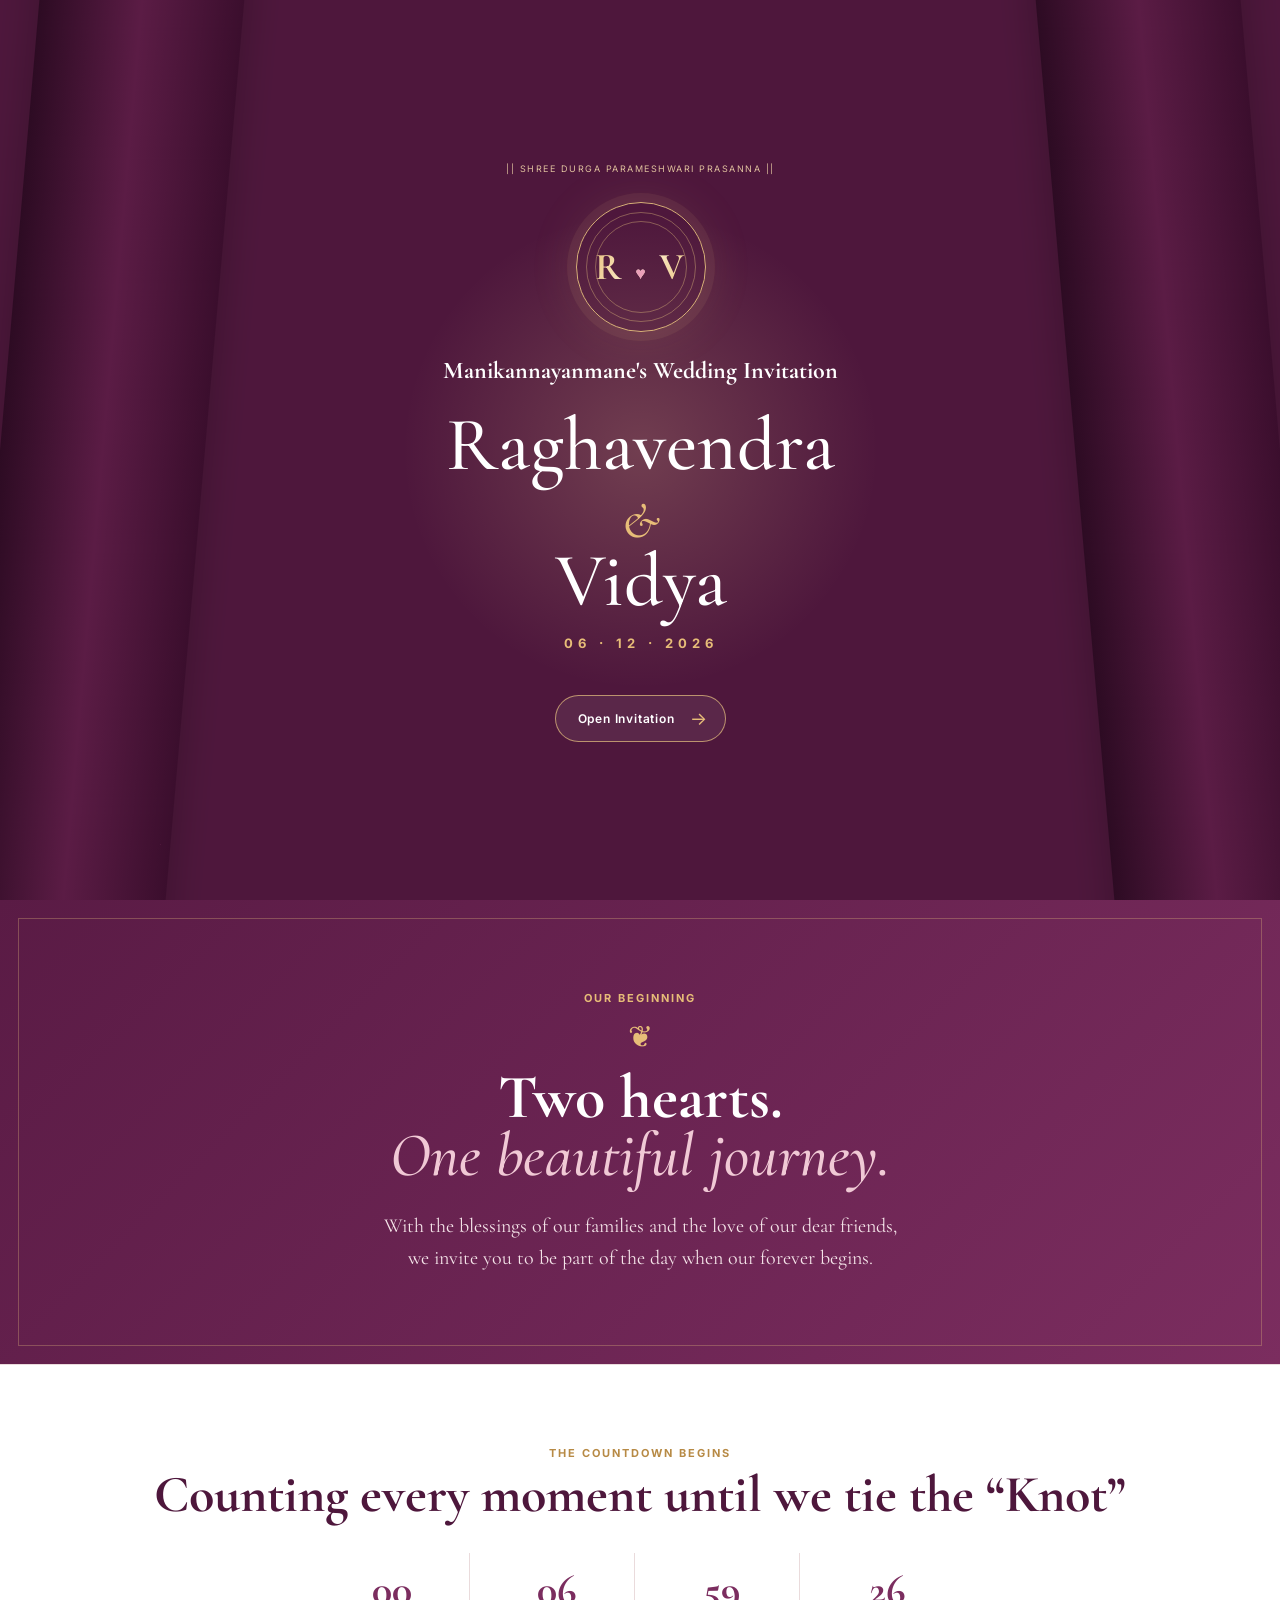
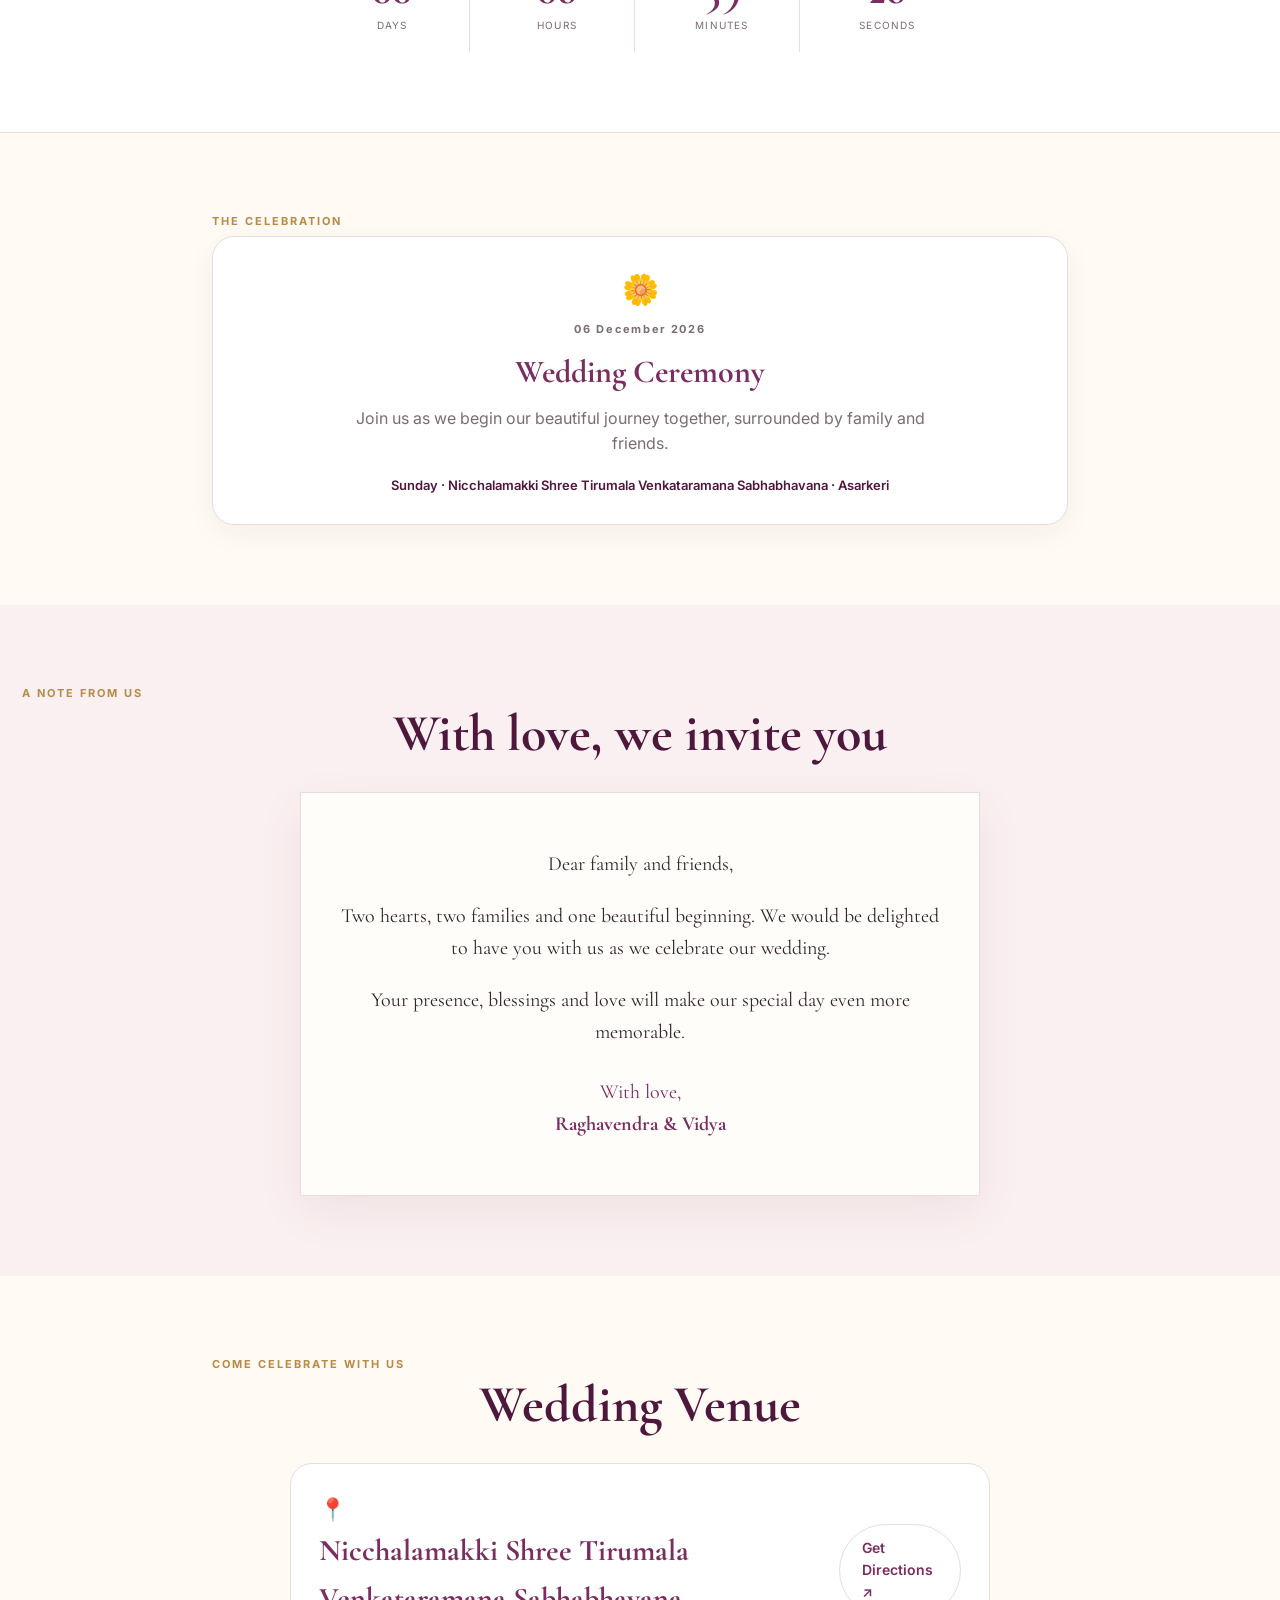
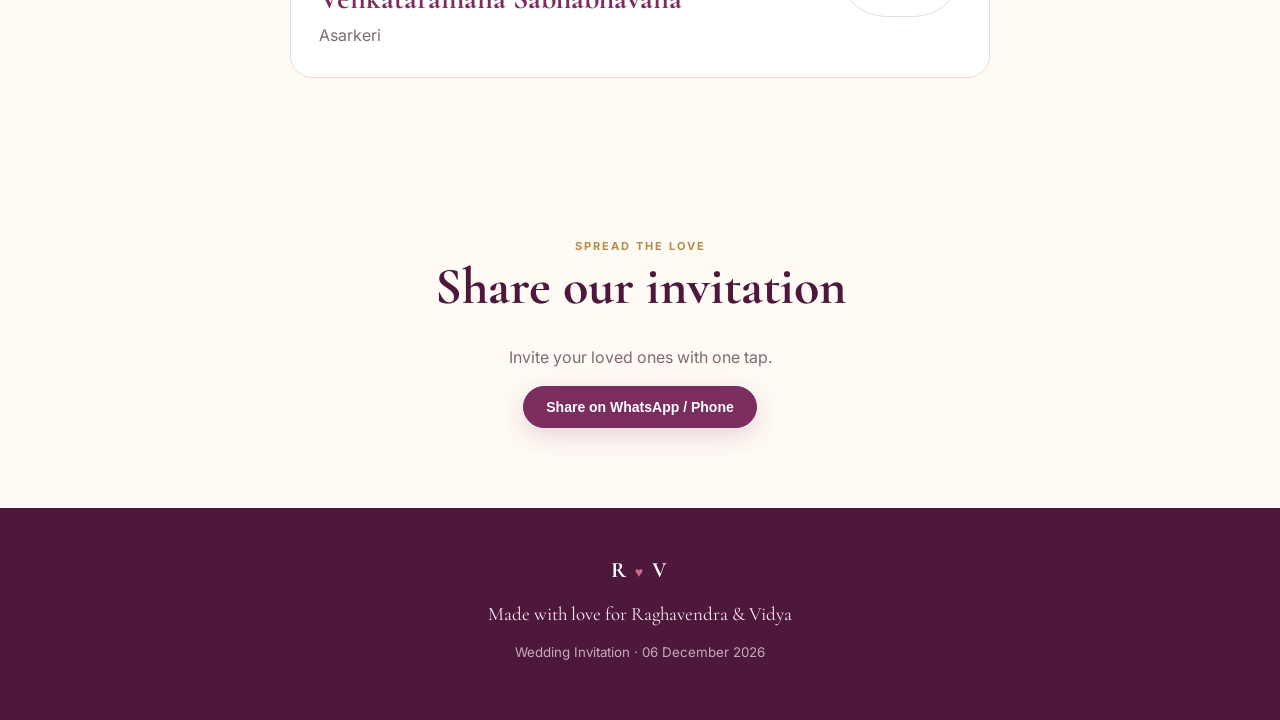
==== index.html @ 68b4e4e0 "Ganesha Audio" ====
<!DOCTYPE html>
<html lang="en">

<head>
    <meta charset="UTF-8">
    <meta name="viewport" content="width=device-width, initial-scale=1, viewport-fit=cover">
    <meta name="color-scheme" content="light">
    <meta name="theme-color" content="#7b2d5f">
    <title>Raghavendra ❤️ Vidya | Wedding</title>
    <meta name="description" content="Wedding invitation of Raghavendra and Vidya — 06 December 2026.">
    <link rel="preconnect" href="https://fonts.googleapis.com">
    <link rel="preconnect" href="https://fonts.gstatic.com" crossorigin>
    <link
        href="https://fonts.googleapis.com/css2?family=Cormorant+Garamond:wght@500;600;700&family=Inter:wght@400;500;600;700&display=swap"
        rel="stylesheet">
    <link rel="stylesheet" href="style.css">
</head>

<body>
    <!-- PREMIUM OPENING -->
    <div class="opening" id="opening">
        <div class="opening-glow"></div>
        <div class="opening-flower flower-left">✿</div>
        <div class="opening-flower flower-right">✿</div>
        <div class="opening-content">
            <!-- <p class="opening-mantra">|| Shree Panchalingeshwara Prasannaha ||</p> -->
            <p class="opening-mantra">|| Shree Durga Parameshwari Prasanna ||</p>
            <div class="opening-ring">
                <div class="opening-monogram">
                    R <span>♥</span>
                    V
                </div>
            </div>
            <!-- <p class="opening-script"> -->
            <h2>Manikannayanmane's Wedding Invitation</h2>
            <h2 class="opening-names">
                Raghavendra </br> <span>&</span> </br>Vidya
            </h2>
            <p class="opening-date">06 · 12 · 2026</p>
            <button class="enter-btn" id="enterBtn">
                <span>Open Invitation</span>
                <b>→</b>
            </button>
        </div>
        <div class="opening-curtain curtain-left"></div>
        <div class="opening-curtain curtain-right"></div>
    </div>
    <div class="petals" aria-hidden="true"></div>
    <header class="topbar">
        <div class="monogram">
            R <span>♥</span>
            V
        </div>
        <button class="music-btn" id="musicBtn" aria-label="Toggle music">♫</button>
    </header>
    <main>
        <section class="hero">
            <!-- <div class="hero-photo-bg">
                    <img src="assets/images/photo-1b4193d88f40.jpg" alt="">
                </div> -->
            <div class="hero-overlay"></div>
            <!-- <p class="eyebrow">|| Shree Panchalingeshwara Prasannaha ||</p> -->
            <p class="eyebrow">|| Shree Durga Parameshwari Prasanna ||</p>
            <div class="mandala">ॐ</div>
            <p class="script">Together with their families</p>
            <h1>
                Raghavendra </br>
                <span>&</span></br>
                 Vidya
            </h1>
            <p class="date">06 · 12 · 2026</p>
            <p class="hero-location">Nicchalamakki Shree Tirumala Venkataramana Sabhabhavana · Asarkeri</p>
            <a class="primary-btn" href="#events">View Wedding Details</a>
            <div class="scroll-cue">
                <span></span>
                <small>Scroll to explore</small>
            </div>
        </section>
        <section class="love-story">
            <div class="story-inner">
                <p class="section-kicker">OUR BEGINNING</p>
                <div class="story-ornament">❦</div>
                <h2>
                    Two hearts.<br>
                    <em>One beautiful journey.</em>
                </h2>
                <p>With the blessings of our families and the love of our dear friends, we invite you to be part of the
                    day when our forever begins.</p>
            </div>
        </section>
        <section class="countdown-card">
            <p class="section-kicker">THE COUNTDOWN BEGINS</p>
            <h2>Counting every moment until we tie the “Knot”</h2>
            <div class="countdown" id="countdown">
                <div>
                    <strong id="days">--</strong>
                    <span>Days</span>
                </div>
                <div>
                    <strong id="hours">--</strong>
                    <span>Hours</span>
                </div>
                <div>
                    <strong id="minutes">--</strong>
                    <span>Minutes</span>
                </div>
                <div>
                    <strong id="seconds">--</strong>
                    <span>Seconds</span>
                </div>
            </div>
        </section>
        <section id="events" class="section">
            <p class="section-kicker">THE CELEBRATION</p>
            <!-- <h2>Wedding Events</h2> -->
            <div class="event-grid">
                <article class="event">
                    <div class="event-icon">🌼</div>
                    <p class="event-date">06 December 2026</p>
                    <h3>Wedding Ceremony</h3>
                    <p>Join us as we begin our beautiful journey together, surrounded by family and friends.</p>
                    <div class="event-meta">Sunday · Nicchalamakki Shree Tirumala Venkataramana Sabhabhavana · Asarkeri
                    </div>
                </article>
            </div>
        </section>
        <section class="section invitation">
            <p class="section-kicker">A NOTE FROM US</p>
            <h2>With love, we invite you</h2>
            <div class="paper">
                <p>Dear family and friends,</p>
                <p>Two hearts, two families and one beautiful beginning. We would be delighted to have you with us as we
                    celebrate our wedding.</p>
                <p>Your presence, blessings and love will make our special day even more memorable.</p>
                <p class="signature">
                    With love,<br>
                    <strong>Raghavendra & Vidya</strong>
                </p>
            </div>
        </section>
        <section class="section venue">
            <p class="section-kicker">COME CELEBRATE WITH US</p>
            <h2>Wedding Venue</h2>
            <div class="venue-card">
                <div>
                    <span class="pin">📍</span>
                    <h3>Nicchalamakki Shree Tirumala Venkataramana Sabhabhavana</h3>
                    <p>Asarkeri</p>
                </div>
                <a class="secondary-btn" id="mapBtn"
                    href="https://www.google.com/maps/search/?api=1&query=Nicchalamakki%20Shree%20Tirumala%20Venkataramana%20Sabhabhavana%20Asarkeri"
                    target="_blank" rel="noopener">Get Directions ↗</a>
            </div>
            </div>

        </section>
        <section class="section share">
            <p class="section-kicker">SPREAD THE LOVE</p>
            <h2>Share our invitation</h2>
            <p>Invite your loved ones with one tap.</p>
            <button class="primary-btn" id="shareBtn">Share on WhatsApp / Phone</button>
        </section>
    </main>
    <footer>
        <div class="monogram">
            R <span>♥</span>
            V
        </div>
        <p>Made with love for Raghavendra & Vidya</p>
        <small>Wedding Invitation · 06 December 2026</small>
    </footer>
    <audio id="bgMusic" loop preload="none" src="assets/audio/GaneshaSlokam.mp3"></audio>
    <script src="script.js" defer></script>
</body>

</html>
---- style.css ----
* {
    box-sizing: border-box
}

:root {
    --wine: #7b2d5f;
    --wine-dark: #4e173c;
    --rose: #c96c8f;
    --cream: #fffaf4;
    --paper: #fffdf9;
    --ink: #33252d;
    --muted: #7b6c73;
    --gold: #b78a45;
    --line: #eadbdc;
}

html {
    scroll-behavior: smooth
}

body {
    margin: 0;
    background: var(--cream);
    color: var(--ink);
    font-family: Inter, Arial, sans-serif;
    line-height: 1.6
}

body:before {
    content: "";
    position: fixed;
    inset: 0;
    pointer-events: none;
    opacity: .16;
    background-image: radial-gradient(#b78a45 0.55px, transparent .55px);
    background-size: 18px 18px;
    z-index: -2
}

.topbar {
    position: fixed;
    top: 0;
    left: 0;
    right: 0;
    height: 62px;
    display: flex;
    justify-content: space-between;
    align-items: center;
    padding: 0 20px;
    background: rgba(255, 250, 244, .88);
    backdrop-filter: blur(10px);
    z-index: 10;
    border-bottom: 1px solid rgba(183, 138, 69, .15)
}

.monogram {
    font-family: "Cormorant Garamond", serif;
    font-size: 22px;
    font-weight: 700;
    color: var(--wine);
    letter-spacing: 2px
}

.monogram span {
    font-size: 14px;
    color: var(--rose)
}

.music-btn {
    border: 1px solid var(--line);
    background: white;
    border-radius: 50%;
    width: 38px;
    height: 38px;
    color: var(--wine);
    font-size: 18px
}

.hero {
    min-height: 100vh;
    padding: 105px 24px 55px;
    text-align: center;
    display: flex;
    flex-direction: column;
    align-items: center;
    justify-content: center;
    background: linear-gradient(180deg, #fffaf4 0%, #fff6f3 100%)
}

.eyebrow {
    font-size: 11px;
    letter-spacing: 1.6px;
    color: var(--wine);
    margin: 3px 0;
    text-transform: uppercase
}

.mandala {
    margin: 25px 0 10px;
    width: 64px;
    height: 64px;
    border: 1px solid var(--gold);
    border-radius: 50%;
    display: grid;
    place-items: center;
    color: var(--gold);
    font-size: 26px;
    box-shadow: 0 0 0 7px rgba(183, 138, 69, .07)
}

.script {
    font-family: "Cormorant Garamond", serif;
    font-style: italic;
    font-size: 20px;
    color: var(--muted);
    margin: 8px 0
}

h1,
h2,
h3 {
    font-family: "Cormorant Garamond", Georgia, serif
}

h1 {
    font-size: clamp(48px, 12vw, 88px);
    line-height: .82;
    margin: 12px 0 24px;
    font-weight: 600;
    background: linear-gradient(115deg, var(--wine-dark) 20%, var(--gold) 45%, var(--wine-dark) 70%);
    -webkit-background-clip: text;
    background-clip: text;
    color: transparent;
    background-size: 220% 100%;
    animation: foilShift 7s ease-in-out infinite
}

h1 span {
    font-size: .55em;
    font-style: italic;
    background: linear-gradient(115deg, var(--rose), var(--gold));
    -webkit-background-clip: text;
    background-clip: text;
    color: transparent
}

@keyframes foilShift {

    0%,
    100% {
        background-position: 0% 50%
    }

    50% {
        background-position: 100% 50%
    }
}

.date {
    font-size: 19px;
    letter-spacing: 5px;
    color: var(--gold);
    font-weight: 700;
    margin: 0
}

.hero-location {
    font-size: 14px;
    color: var(--muted);
    margin: 7px 0 25px
}

.primary-btn,
.secondary-btn {
    display: inline-flex;
    align-items: center;
    justify-content: center;
    border-radius: 999px;
    padding: 12px 22px;
    text-decoration: none;
    font-weight: 600;
    font-size: 14px;
    cursor: pointer;
    transition: .2s
}

.primary-btn {
    background: var(--wine);
    color: #fff;
    border: 1px solid var(--wine);
    box-shadow: 0 8px 24px rgba(123, 45, 95, .18)
}

.primary-btn:hover {
    transform: translateY(-2px)
}

.secondary-btn {
    background: #fff;
    color: var(--wine);
    border: 1px solid var(--line)
}

.section,
.countdown-card {
    max-width: 900px;
    margin: auto;
    padding: 80px 22px
}

.section-kicker {
    font-size: 11px;
    letter-spacing: 2px;
    color: var(--gold);
    font-weight: 700;
    margin: 0 0 5px
}

.section h2,
.countdown-card h2 {
    text-align: center;
    font-size: clamp(34px, 7vw, 52px);
    line-height: 1.05;
    color: var(--wine-dark);
    margin: 0 0 30px
}

.countdown-card {
    text-align: center;
    background: #fff;
    border-top: 1px solid var(--line);
    border-bottom: 1px solid var(--line);
    max-width: none
}

.countdown {
    display: grid;
    grid-template-columns: repeat(4, 1fr);
    max-width: 650px;
    margin: 30px auto 0;
    gap: 10px
}

.countdown div {
    padding: 16px 5px;
    border-right: 1px solid var(--line)
}

.countdown div:last-child {
    border-right: 0
}

.countdown strong {
    display: block;
    font-family: "Cormorant Garamond", serif;
    font-size: 42px;
    color: var(--wine);
    line-height: 1
}

.countdown span {
    font-size: 10px;
    text-transform: uppercase;
    letter-spacing: 1.2px;
    color: var(--muted)
}

.event-grid {
    display: grid;
    grid-template-columns: 1fr;
    gap: 18px
}

.event {
    background: white;
    border: 1px solid var(--line);
    border-radius: 22px;
    padding: 28px;
    text-align: center;
    box-shadow: 0 8px 30px rgba(80, 30, 50, .05)
}

.event-icon {
    font-size: 30px
}

.event-date {
    font-size: 11px;
    letter-spacing: 1.7px;
    color: var(--gold);
    font-weight: 700
}

.event h3 {
    font-size: 32px;
    color: var(--wine);
    margin: 8px 0
}

.event p {
    color: var(--muted);
    max-width: 570px;
    margin: 8px auto
}

.event-meta {
    margin-top: 18px;
    font-size: 13px;
    font-weight: 600;
    color: var(--wine-dark)
}

.invitation {
    background: #fbf0f1;
    max-width: none
}

.paper {
    max-width: 680px;
    margin: auto;
    background: var(--paper);
    padding: 35px 30px;
    border: 1px solid var(--line);
    box-shadow: 0 15px 45px rgba(80, 30, 50, .07);
    font-family: "Cormorant Garamond", serif;
    font-size: 20px;
    text-align: center
}

.signature {
    margin-top: 28px;
    color: var(--wine)
}

.venue-card {
    max-width: 700px;
    margin: auto;
    padding: 28px;
    background: white;
    border: 1px solid var(--line);
    border-radius: 22px;
    display: flex;
    align-items: center;
    justify-content: space-between;
    gap: 20px
}

.venue-card h3 {
    font-size: 30px;
    color: var(--wine);
    margin: 0
}

.venue-card p {
    margin: 0;
    color: var(--muted)
}

.pin {
    font-size: 22px
}

.hint {
    text-align: center;
    color: var(--muted);
    font-size: 11px;
    margin-top: 12px
}

code {
    font-size: 10px
}

.share {
    text-align: center
}

.share>p:not(.section-kicker) {
    color: var(--muted)
}

footer {
    text-align: center;
    padding: 45px 20px 55px;
    background: var(--wine-dark);
    color: #f8e9ee
}

footer .monogram {
    color: #fff
}

footer p {
    font-family: "Cormorant Garamond", serif;
    font-size: 19px;
    margin: 10px 0
}

footer small {
    opacity: .7
}

@media(max-width: 560px) {
    .countdown {
        gap: 0
    }

    .countdown strong {
        font-size: 34px
    }

    .venue-card {
        flex-direction: column;
        text-align: center
    }

    .paper {
        padding: 28px 20px
    }

    .hero {
        min-height: 92vh
    }
}

.photo-hero {
    padding: 60px 20px 14px;
    text-align: center;
    background: var(--cream)
}

.photo-frame {
    position: relative;
    max-width: 760px;
    margin: auto;
    aspect-ratio: 16/10;
    overflow: hidden;
    border-radius: 6px;
    border: 1px solid rgba(183, 138, 69, .55);
    box-shadow: 0 0 0 8px #fff, 0 0 0 9px rgba(183, 138, 69, .3), 0 25px 60px rgba(80, 30, 50, .18)
}

.photo-frame img {
    width: 100%;
    height: 100%;
    object-fit: cover;
    object-position: center 30%;
    display: block
}

.photo-caption {
    font-family: "Cormorant Garamond", serif;
    font-size: 22px;
    font-style: italic;
    color: var(--wine);
    margin: 18px 0 0
}

.gallery {
    background: #fff
}

.gallery-single {
    max-width: 520px;
    margin: auto
}

.gallery-single figure {
    position: relative;
    margin: 0;
    overflow: hidden;
    border-radius: 4px;
    background: #f5e8ea;
    border: 1px solid rgba(183, 138, 69, .5);
    box-shadow: 0 0 0 6px #fff, 0 0 0 7px rgba(183, 138, 69, .25), 0 14px 34px rgba(80, 30, 50, .1)
}

.gallery-single img {
    display: block;
    width: 100%;
    height: auto;
    object-fit: cover
}

.qr-card {
    max-width: 700px;
    margin: 22px auto 0;
    padding: 26px;
    background: #fff;
    border: 1px solid var(--line);
    border-radius: 18px;
    display: flex;
    align-items: center;
    justify-content: center;
    gap: 24px;
    text-align: left;
    box-shadow: 0 12px 34px rgba(80, 30, 50, .07)
}

.qr-card img {
    width: 120px;
    height: 120px;
    object-fit: contain;
    background: #fff;
    border: 1px solid var(--line);
    border-radius: 8px;
    padding: 6px
}

.qr-card h3 {
    font-size: 24px;
    color: var(--wine);
    margin: 0 0 5px;
    font-family: "Cormorant Garamond", serif
}

.qr-card p {
    margin: 0;
    color: var(--muted);
    font-size: 13px;
    max-width: 320px
}

@media(max-width: 560px) {
    .qr-card {
        flex-direction: column;
        text-align: center
    }

    .qr-card p {
        max-width: none
    }
}

@media(max-width: 560px) {
    .qr-card {
        flex-direction: column;
        text-align: center
    }

    .photo-frame {
        aspect-ratio: 4/5
    }
}

/* ===== PREMIUM OPENING EXPERIENCE ===== */
body.locked {
    overflow: hidden
}

.opening {
    position: fixed;
    inset: 0;
    z-index: 9999;
    background: #4e173c;
    color: #fff;
    display: grid;
    place-items: center;
    overflow: hidden;
    transition: opacity 1s ease, visibility 1s ease
}

.opening.hide {
    opacity: 0;
    visibility: hidden;
    pointer-events: none
}

.opening-glow {
    position: absolute;
    width: 55vmin;
    height: 55vmin;
    border-radius: 50%;
    background: radial-gradient(circle, rgba(255, 218, 160, .20), transparent 68%);
    animation: glowPulse 3.5s ease-in-out infinite
}

.opening-content {
    position: relative;
    z-index: 3;
    text-align: center;
    padding: 30px;
    animation: openingRise 1.4s cubic-bezier(.2, .8, .2, 1) both
}

.opening-mantra {
    font-size: 9px;
    letter-spacing: 1.5px;
    color: #f1d5aa;
    margin: 3px 0;
    text-transform: uppercase;
    opacity: .9
}

.opening-ring {
    width: 130px;
    height: 130px;
    border: 1px solid rgba(231, 194, 127, .9);
    border-radius: 50%;
    margin: 26px auto 15px;
    display: grid;
    place-items: center;
    position: relative;
    box-shadow: 0 0 0 9px rgba(231, 194, 127, .07), 0 0 50px rgba(231, 194, 127, .13)
}

.opening-ring:before,
.opening-ring:after {
    content: "";
    position: absolute;
    border: 1px solid rgba(231, 194, 127, .4);
    border-radius: 50%;
    inset: 9px
}

.opening-ring:after {
    inset: 18px
}

.opening-monogram {
    font-family: "Cormorant Garamond", serif;
    font-size: 38px;
    font-weight: 700;
    letter-spacing: 2px;
    background: linear-gradient(115deg, #e7bd78, #fff3d6, #e7bd78);
    -webkit-background-clip: text;
    background-clip: text;
    color: transparent
}

.opening-monogram span {
    font-size: 17px;
    color: #eaa0b9
}

.opening-script {
    font-family: "Cormorant Garamond", serif;
    font-style: italic;
    font-size: 19px;
    color: #f4e6d7;
    margin: 8px 0
}

.opening-names {
    font-family: "Cormorant Garamond", serif;
    font-size: clamp(43px, 10vw, 76px);
    font-weight: 500;
    line-height: .9;
    margin: 10px 0 17px;
    color: #fff
}

.opening-names span {
    font-style: italic;
    color: #e7bd78;
    font-size: .65em
}

.opening-date {
    letter-spacing: 5px;
    color: #e7bd78;
    font-size: 13px;
    font-weight: 700
}

.enter-btn {
    margin-top: 28px;
    border: 1px solid rgba(231, 194, 127, .7);
    background: rgba(255, 255, 255, .07);
    color: #fff;
    border-radius: 999px;
    padding: 12px 18px 12px 22px;
    display: inline-flex;
    align-items: center;
    gap: 15px;
    font: 600 12px Inter, sans-serif;
    letter-spacing: .8px;
    cursor: pointer;
    backdrop-filter: blur(8px);
    transition: .25s
}

.enter-btn b {
    font-size: 18px;
    font-weight: 400;
    color: #e7bd78
}

.enter-btn:hover {
    background: rgba(255, 255, 255, .13);
    transform: translateY(-2px)
}

.opening-curtain {
    position: absolute;
    top: -5%;
    height: 110%;
    width: 16%;
    background: linear-gradient(90deg, #2d0b23, #5b1c45, #3b0e2d);
    box-shadow: 0 0 40px rgba(0, 0, 0, .25);
    z-index: 4;
    transition: transform 1.25s cubic-bezier(.77, 0, .18, 1)
}

.curtain-left {
    left: 0;
    transform: skewX(-5deg)
}

.curtain-right {
    right: 0;
    transform: skewX(5deg)
}

.opening.opened .curtain-left {
    transform: translateX(-115%) skewX(-5deg)
}

.opening.opened .curtain-right {
    transform: translateX(115%) skewX(5deg)
}

.opening.opened .opening-content {
    animation: openingExit .75s ease forwards
}

.opening-flower {
    position: absolute;
    color: rgba(231, 194, 127, .65);
    font-size: 75px;
    z-index: 2;
    opacity: .35
}

.flower-left {
    left: 4%;
    top: 12%;
    transform: rotate(-30deg)
}

.flower-right {
    right: 4%;
    bottom: 12%;
    transform: rotate(30deg)
}

@keyframes glowPulse {
    50% {
        transform: scale(1.12);
        opacity: .7
    }
}

@keyframes openingRise {
    from {
        opacity: 0;
        transform: translateY(22px) scale(.97)
    }

    to {
        opacity: 1;
        transform: none
    }
}

@keyframes openingExit {
    to {
        opacity: 0;
        transform: scale(1.05) translateY(-10px)
    }
}

/* ===== PREMIUM HERO ===== */
.hero {
    position: relative;
    overflow: hidden;
    isolation: isolate
}

.hero-photo-bg {
    position: absolute;
    inset: 0;
    z-index: -3;
    opacity: .18
}

.hero-photo-bg img {
    width: 100%;
    height: 100%;
    object-fit: cover;
    object-position: center 25%;
    filter: saturate(.7)
}

.hero-overlay {
    position: absolute;
    inset: 0;
    z-index: -2;
    background: linear-gradient(180deg, rgba(255, 250, 244, .95), rgba(255, 246, 243, .91) 55%, rgba(255, 250, 244, 1))
}

.scroll-cue {
    margin-top: 35px;
    display: flex;
    flex-direction: column;
    align-items: center;
    gap: 5px;
    color: var(--muted);
    animation: floatCue 2.2s ease-in-out infinite
}

.scroll-cue span {
    height: 30px;
    width: 1px;
    background: linear-gradient(var(--gold), transparent)
}

.scroll-cue small {
    font-size: 9px;
    letter-spacing: 1.5px;
    text-transform: uppercase
}

@keyframes floatCue {
    50% {
        transform: translateY(5px);
        opacity: .65
    }
}

/* ===== LOVE STORY ===== */
.love-story {
    padding: 90px 22px;
    background: linear-gradient(135deg, #5a1b45, #7b2d5f);
    color: #fff;
    text-align: center;
    position: relative;
    overflow: hidden
}

.love-story:before {
    content: "";
    position: absolute;
    inset: 18px;
    border: 1px solid rgba(231, 194, 127, .3);
    pointer-events: none
}

.story-inner {
    max-width: 620px;
    margin: auto;
    position: relative
}

.love-story .section-kicker {
    color: #e7bd78
}

.story-ornament {
    font-family: Georgia, serif;
    color: #e7bd78;
    font-size: 30px;
    margin: 5px 0
}

.love-story h2 {
    font-size: clamp(39px, 8vw, 62px);
    line-height: .95;
    margin: 8px 0 24px;
    color: #fff
}

.love-story h2 em {
    color: #f0c9d5;
    font-weight: 500
}

.love-story p:last-child {
    max-width: 520px;
    margin: auto;
    color: #f4e3e8;
    font-family: "Cormorant Garamond", serif;
    font-size: 20px
}

/* subtle premium section transitions */
.section,
.countdown-card {
    scroll-margin-top: 65px
}

:root {
    color-scheme: light;
}

body {
    padding-top: env(safe-area-inset-top, 0px);
    padding-bottom: env(safe-area-inset-bottom, 0px);
}

.topbar {
    padding-top: env(safe-area-inset-top, 0px);
    height: calc(62px + env(safe-area-inset-top, 0px));
}
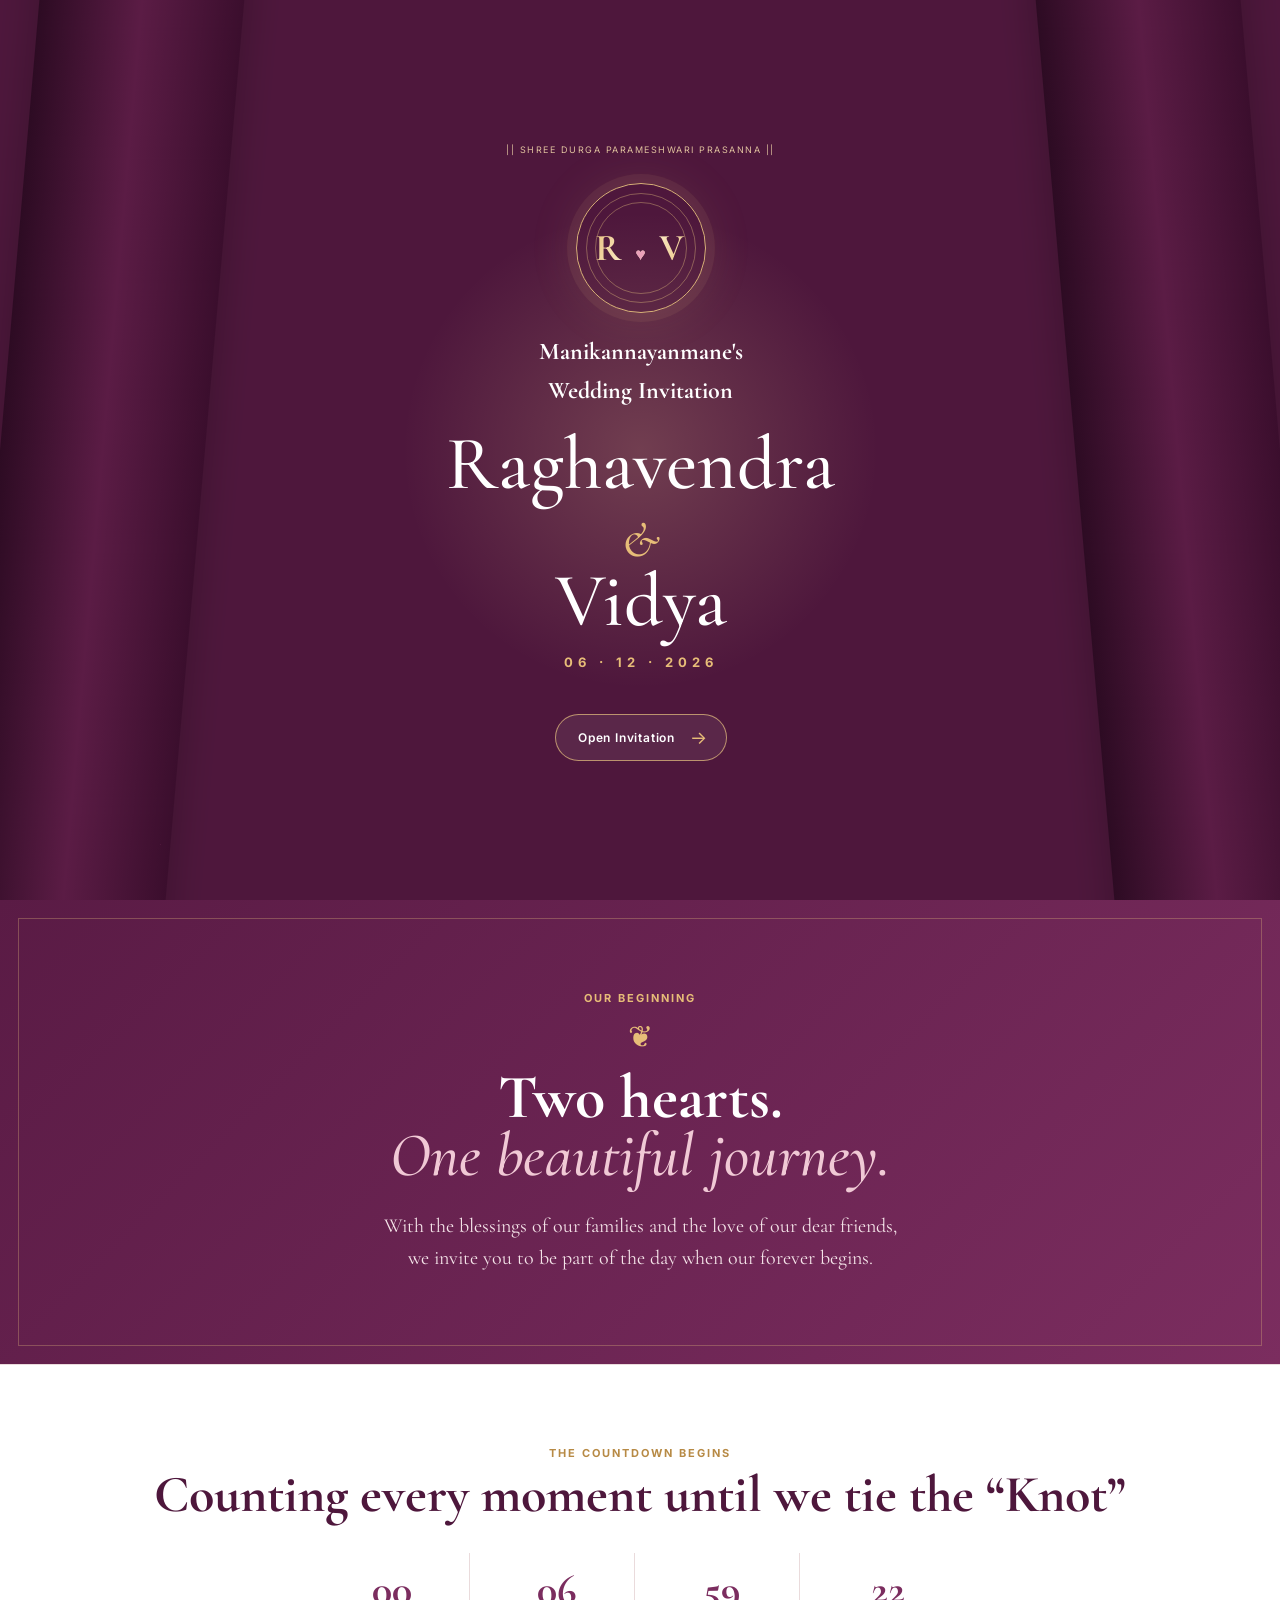
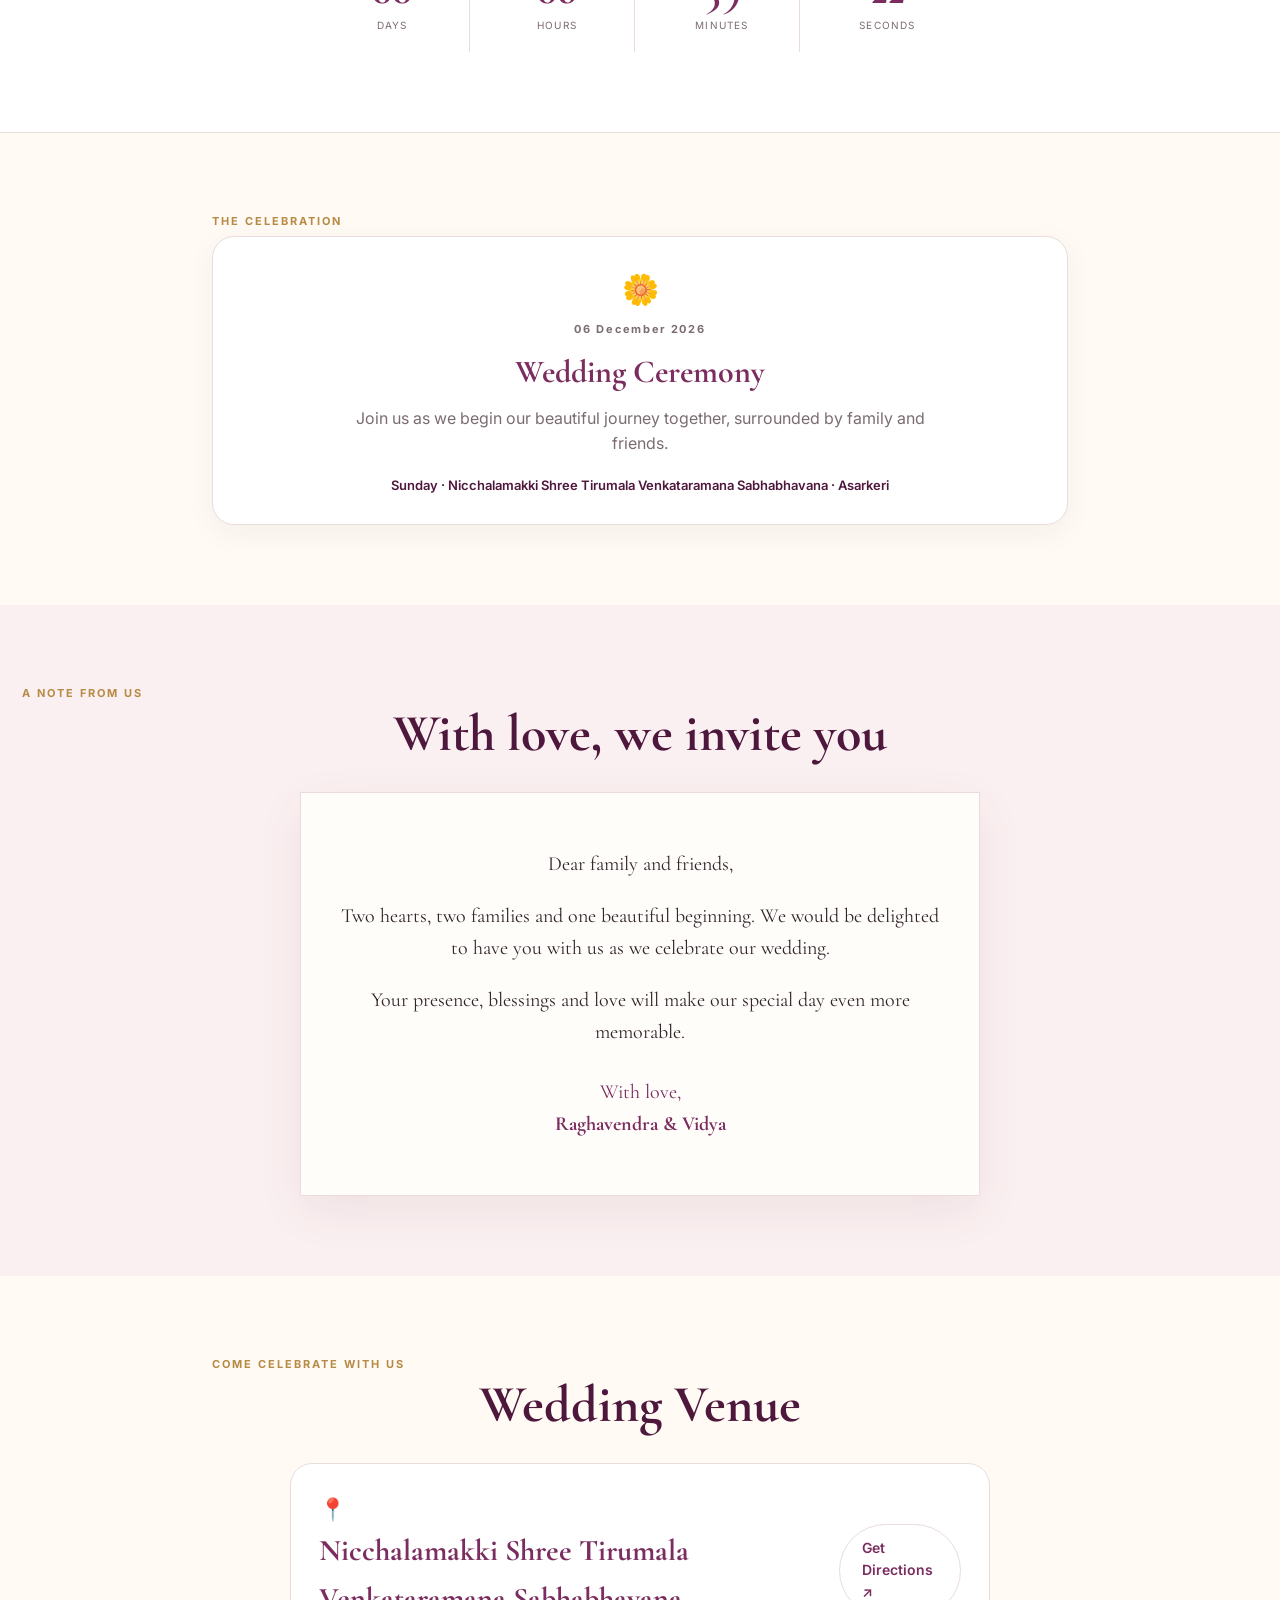
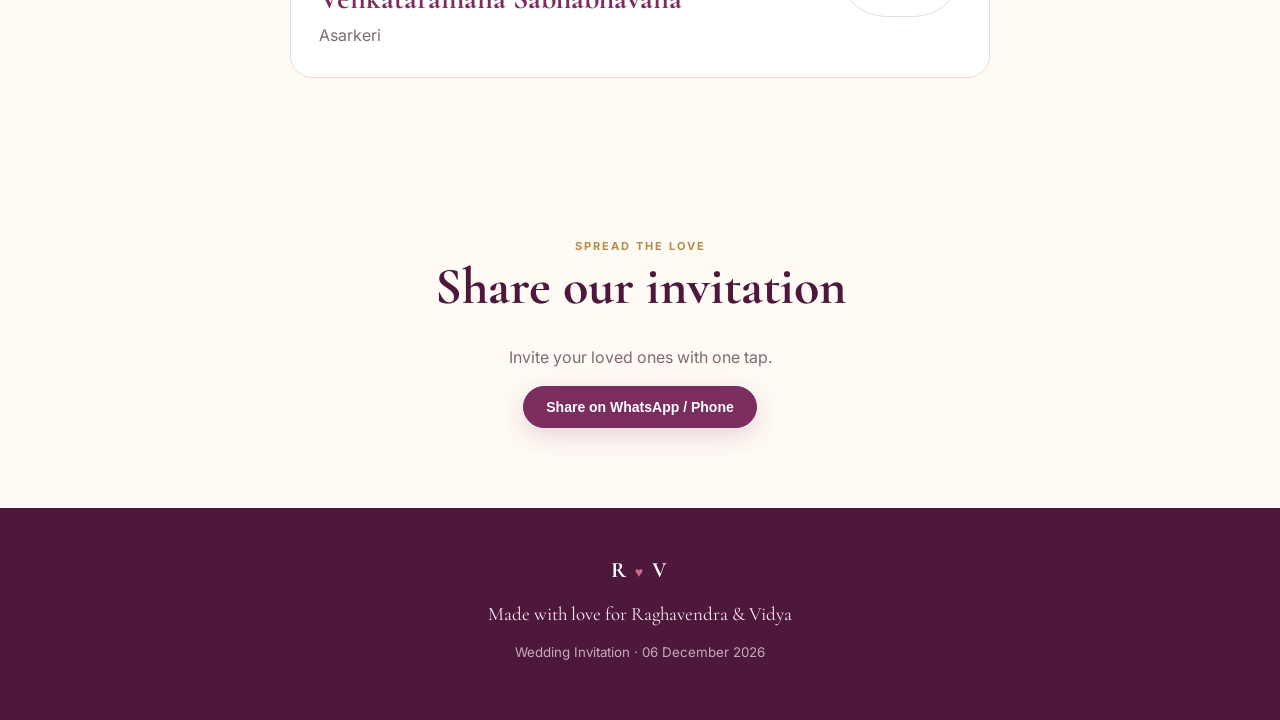
==== commit 6f093ef7: "Fix HTML encoding issues in index.html" ====
--- a/index.html
+++ b/index.html
@@ -32,7 +32,7 @@
                 </div>
             </div>
             <!-- <p class="opening-script"> -->
-            <h2>Manikannayanmane's Wedding Invitation</h2>
+            <h2>Manikannayanmane's </br>Wedding Invitation</h2>
             <h2 class="opening-names">
                 Raghavendra </br> <span>&</span> </br>Vidya
             </h2>
@@ -173,4 +173,4 @@
     <script src="script.js" defer></script>
 </body>
 
-</html>+</html>
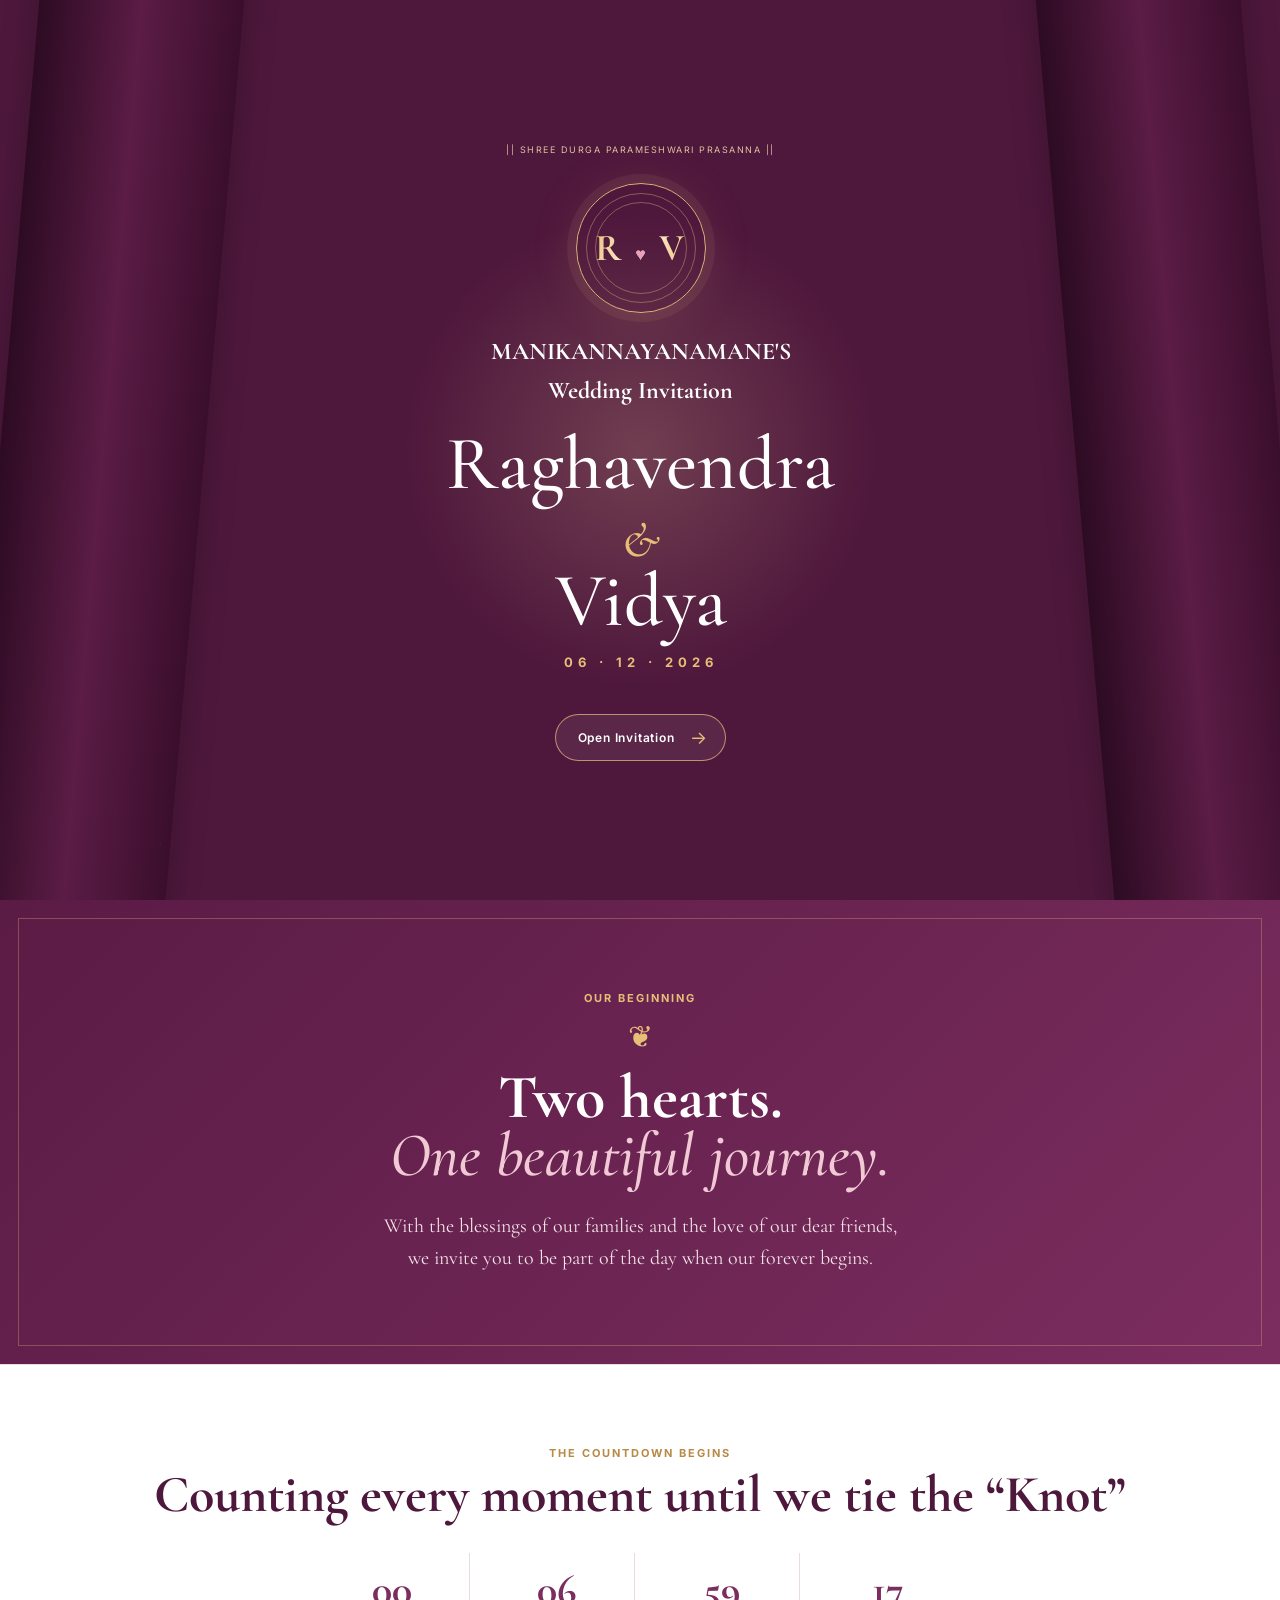
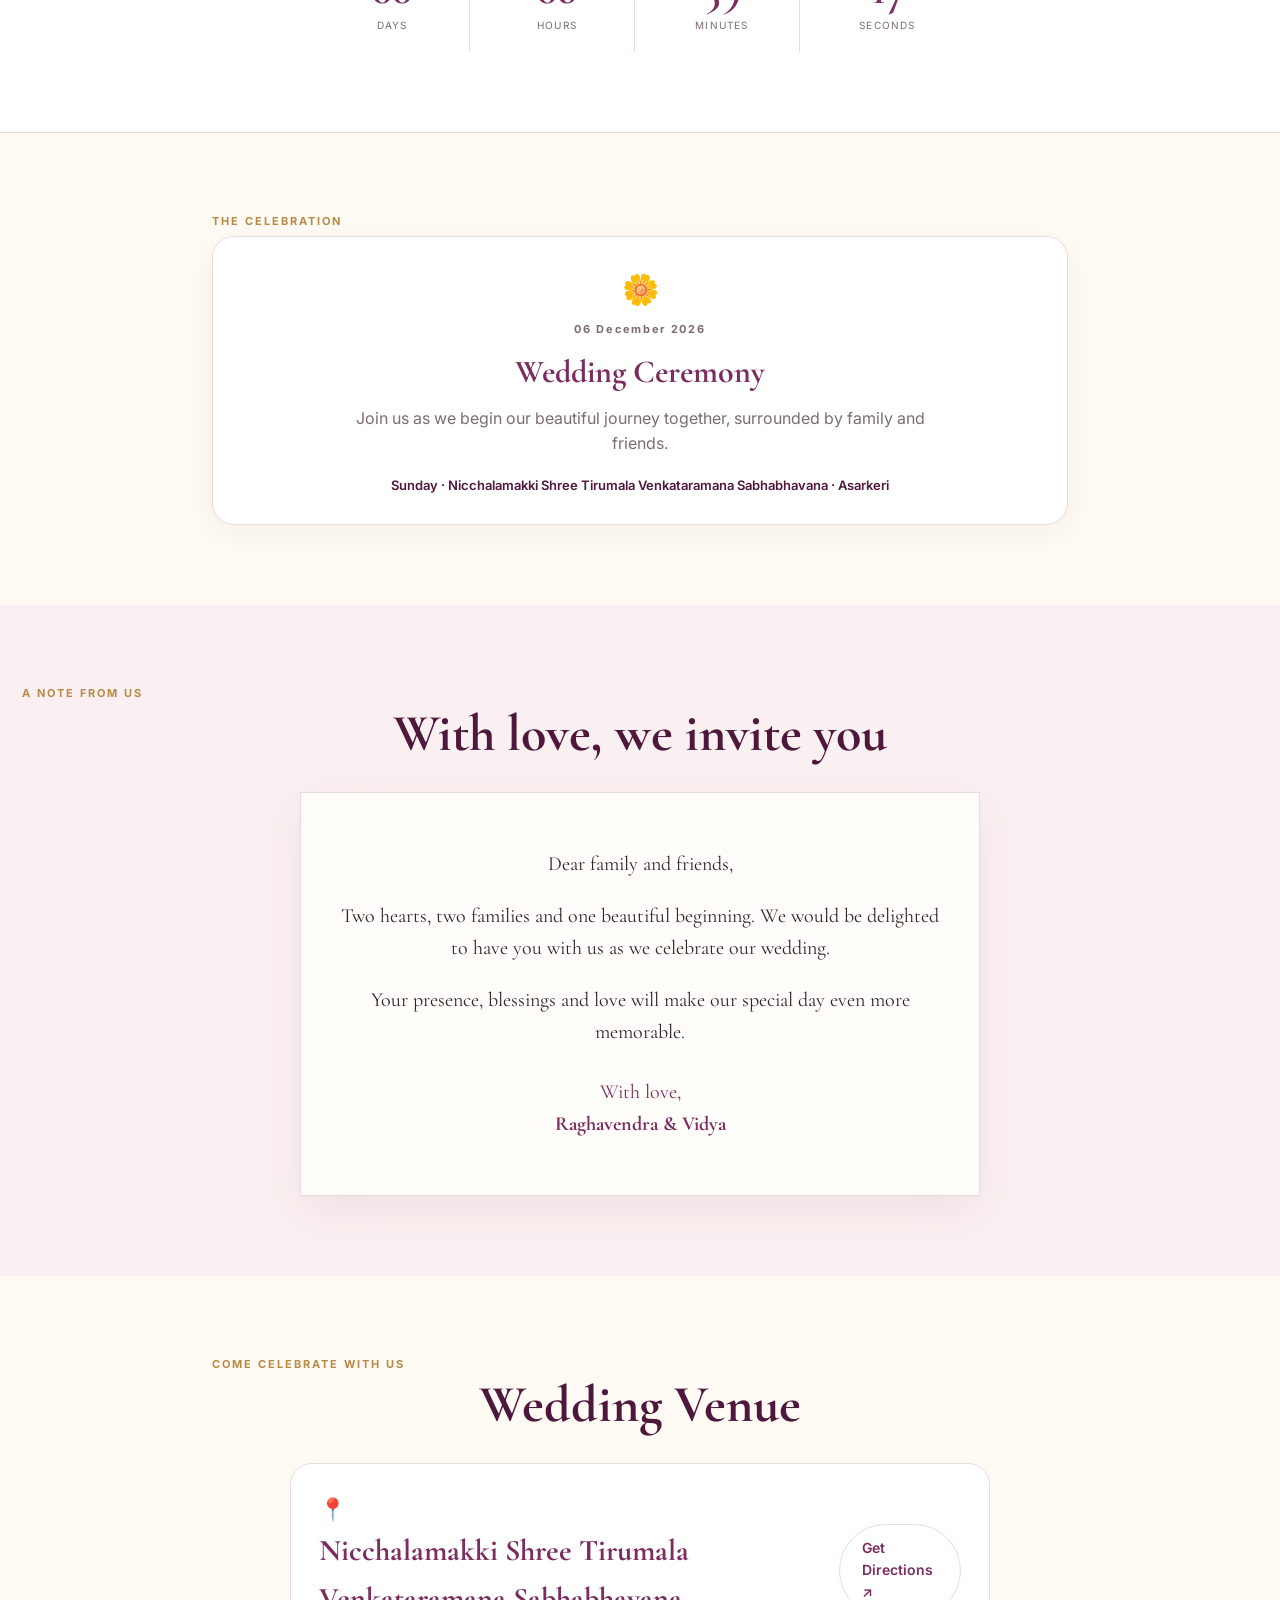
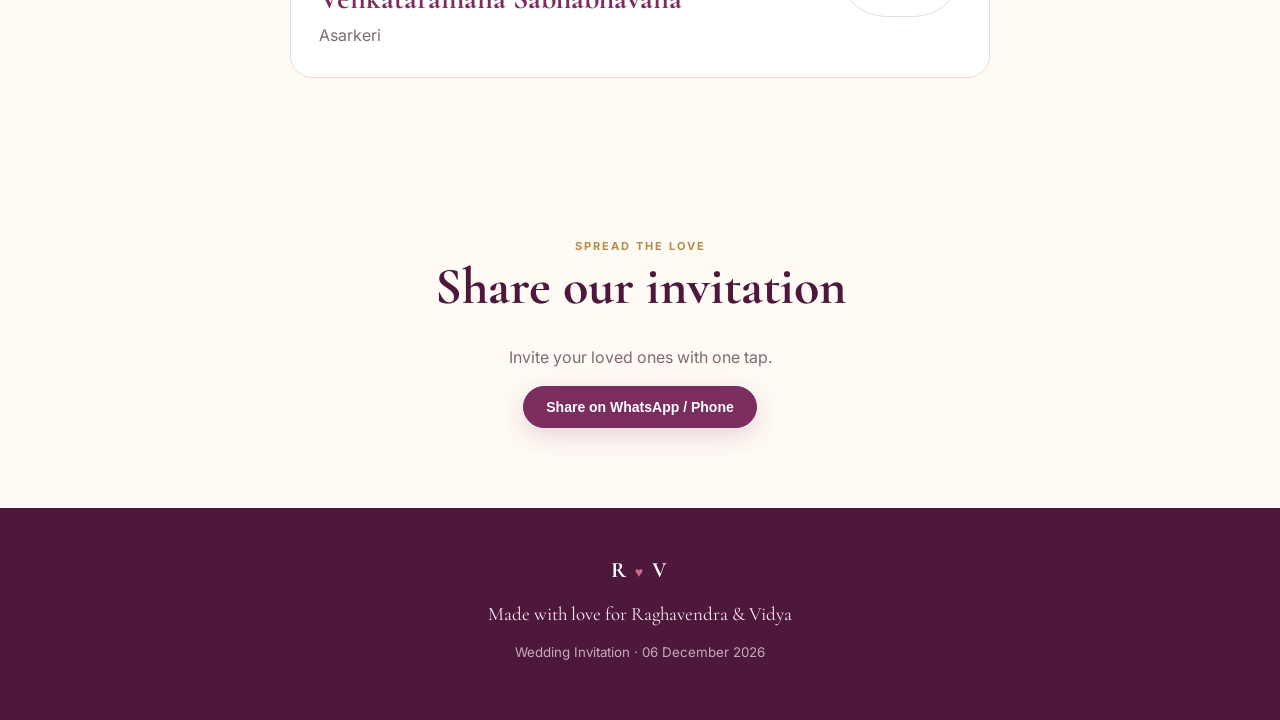
==== commit 832c10c6: "Revise wedding invitation HTML structure and content Updated the wedding invitation HTML content, in" ====
--- a/index.html
+++ b/index.html
@@ -32,7 +32,7 @@
                 </div>
             </div>
             <!-- <p class="opening-script"> -->
-            <h2>Manikannayanmane's </br>Wedding Invitation</h2>
+            <h2><span>MANIKANNAYANAMANE'S</span> </br>Wedding Invitation</h2>
             <h2 class="opening-names">
                 Raghavendra </br> <span>&</span> </br>Vidya
             </h2>
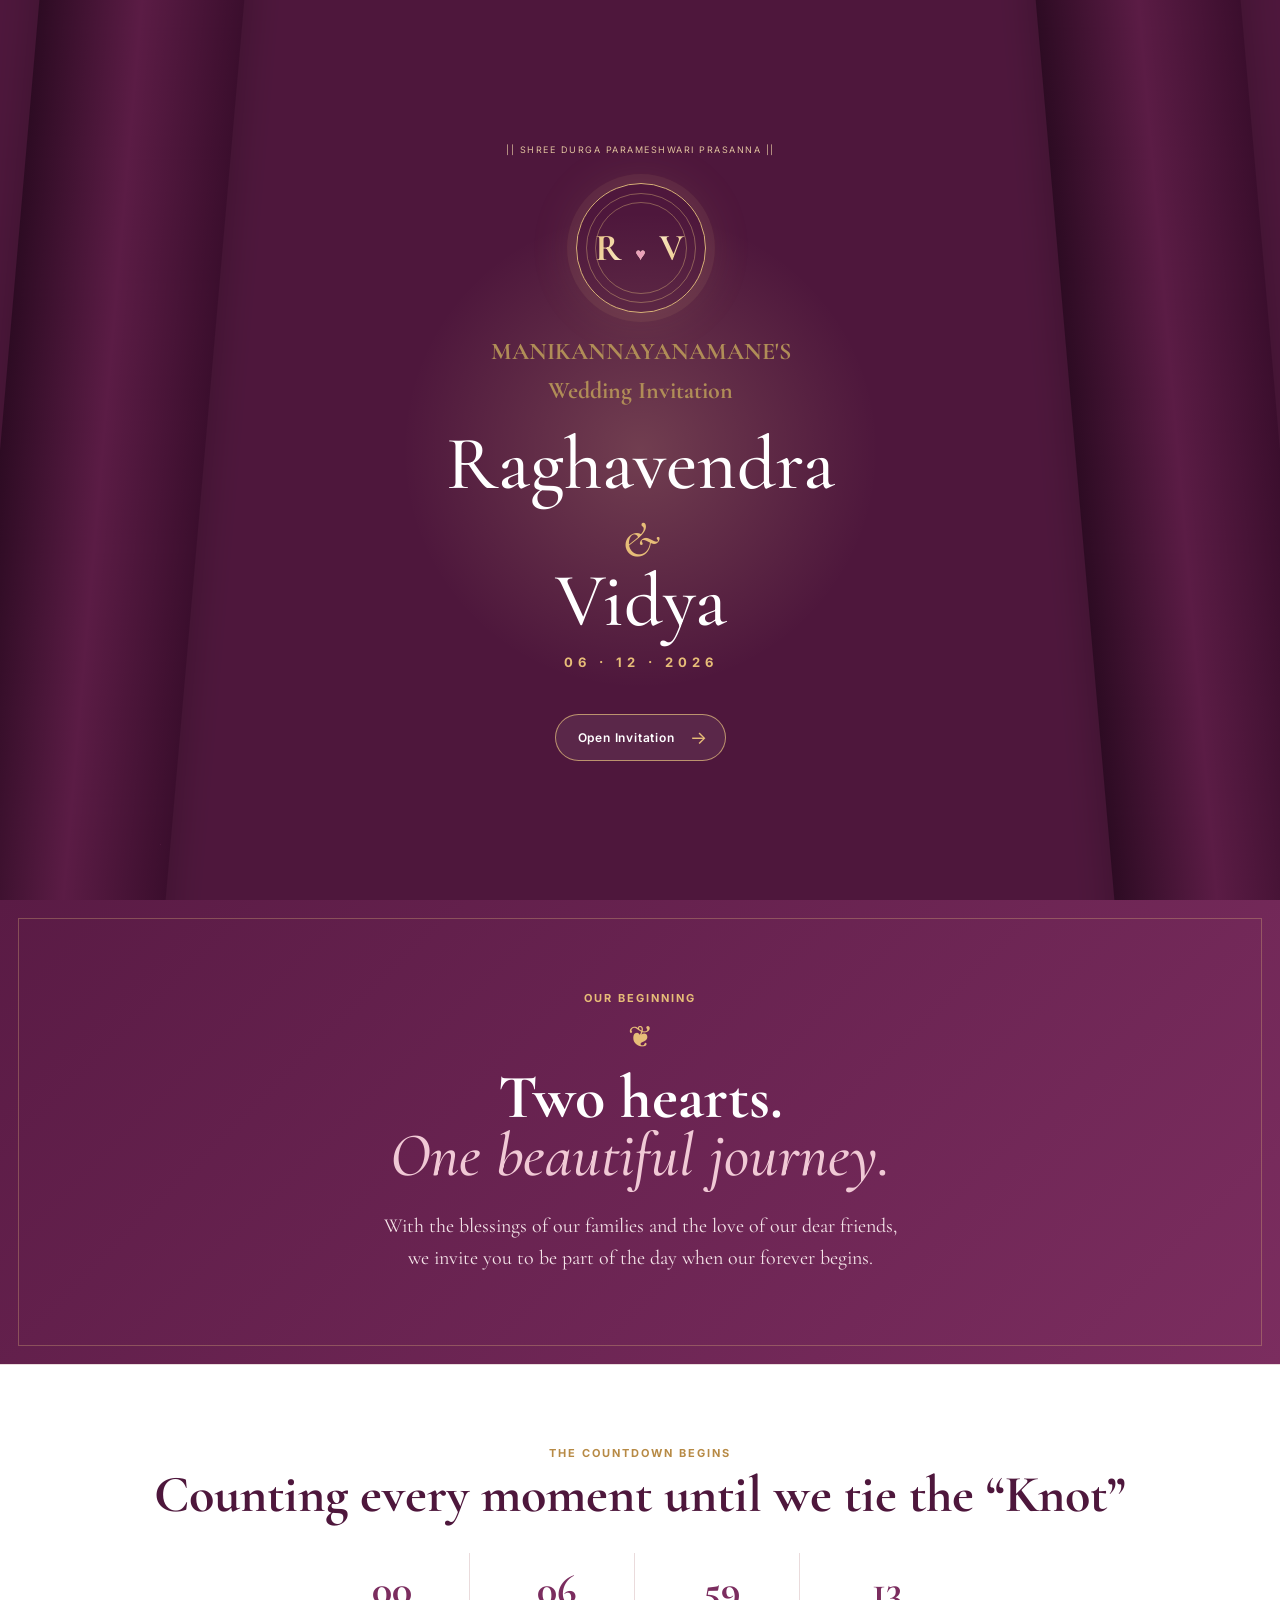
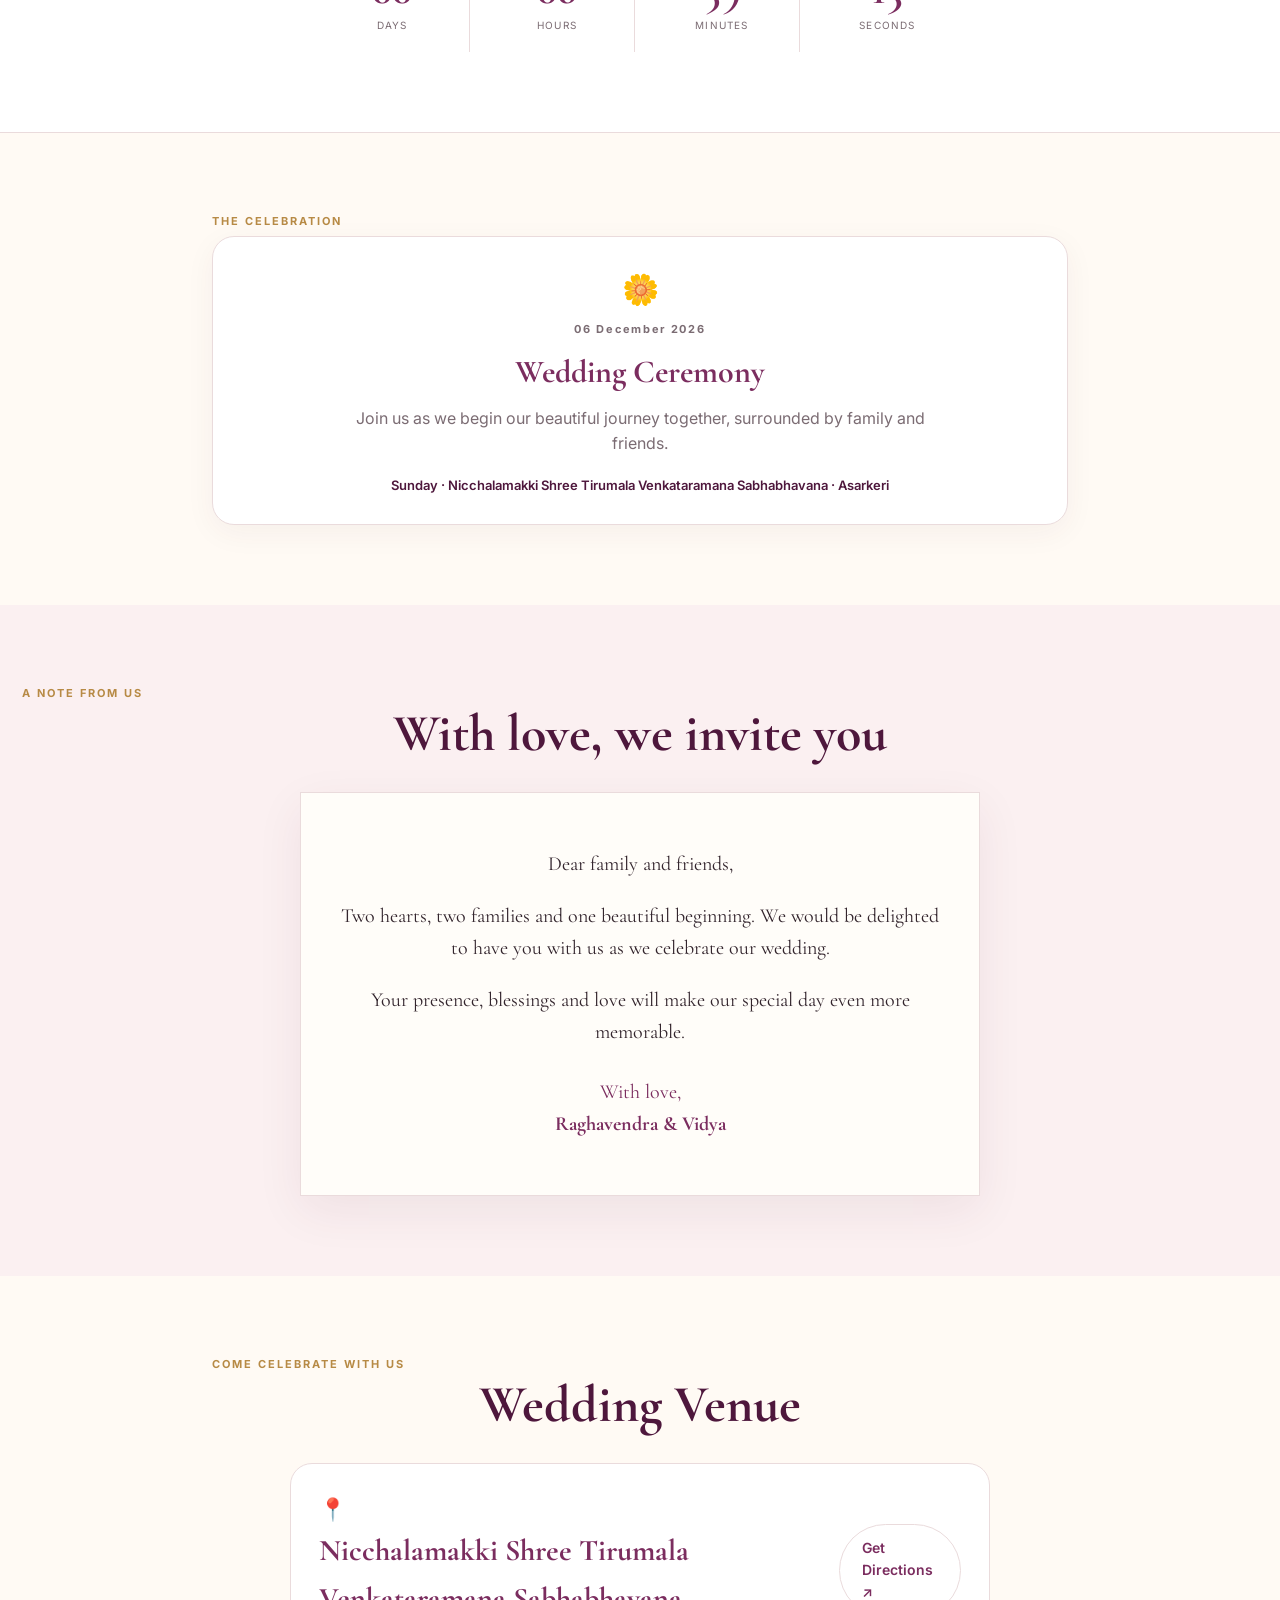
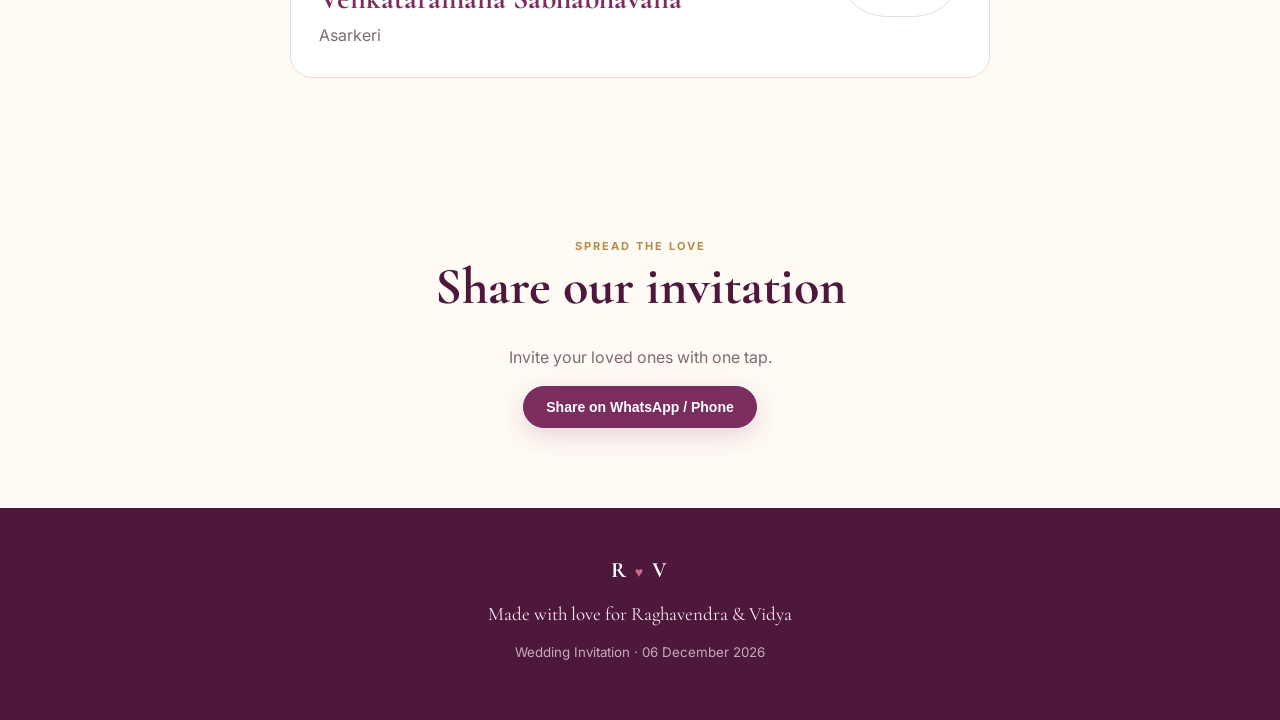
==== commit 57d7a8df: "Modify opening section and clean up code Updated the opening section's heading color and removed com" ====
--- a/index.html
+++ b/index.html
@@ -32,7 +32,7 @@
                 </div>
             </div>
             <!-- <p class="opening-script"> -->
-            <h2><span>MANIKANNAYANAMANE'S</span> </br>Wedding Invitation</h2>
+            <h2 style="color: #B08D57;"><span>MANIKANNAYANAMANE'S</span> </br>Wedding Invitation</h2>
             <h2 class="opening-names">
                 Raghavendra </br> <span>&</span> </br>Vidya
             </h2>
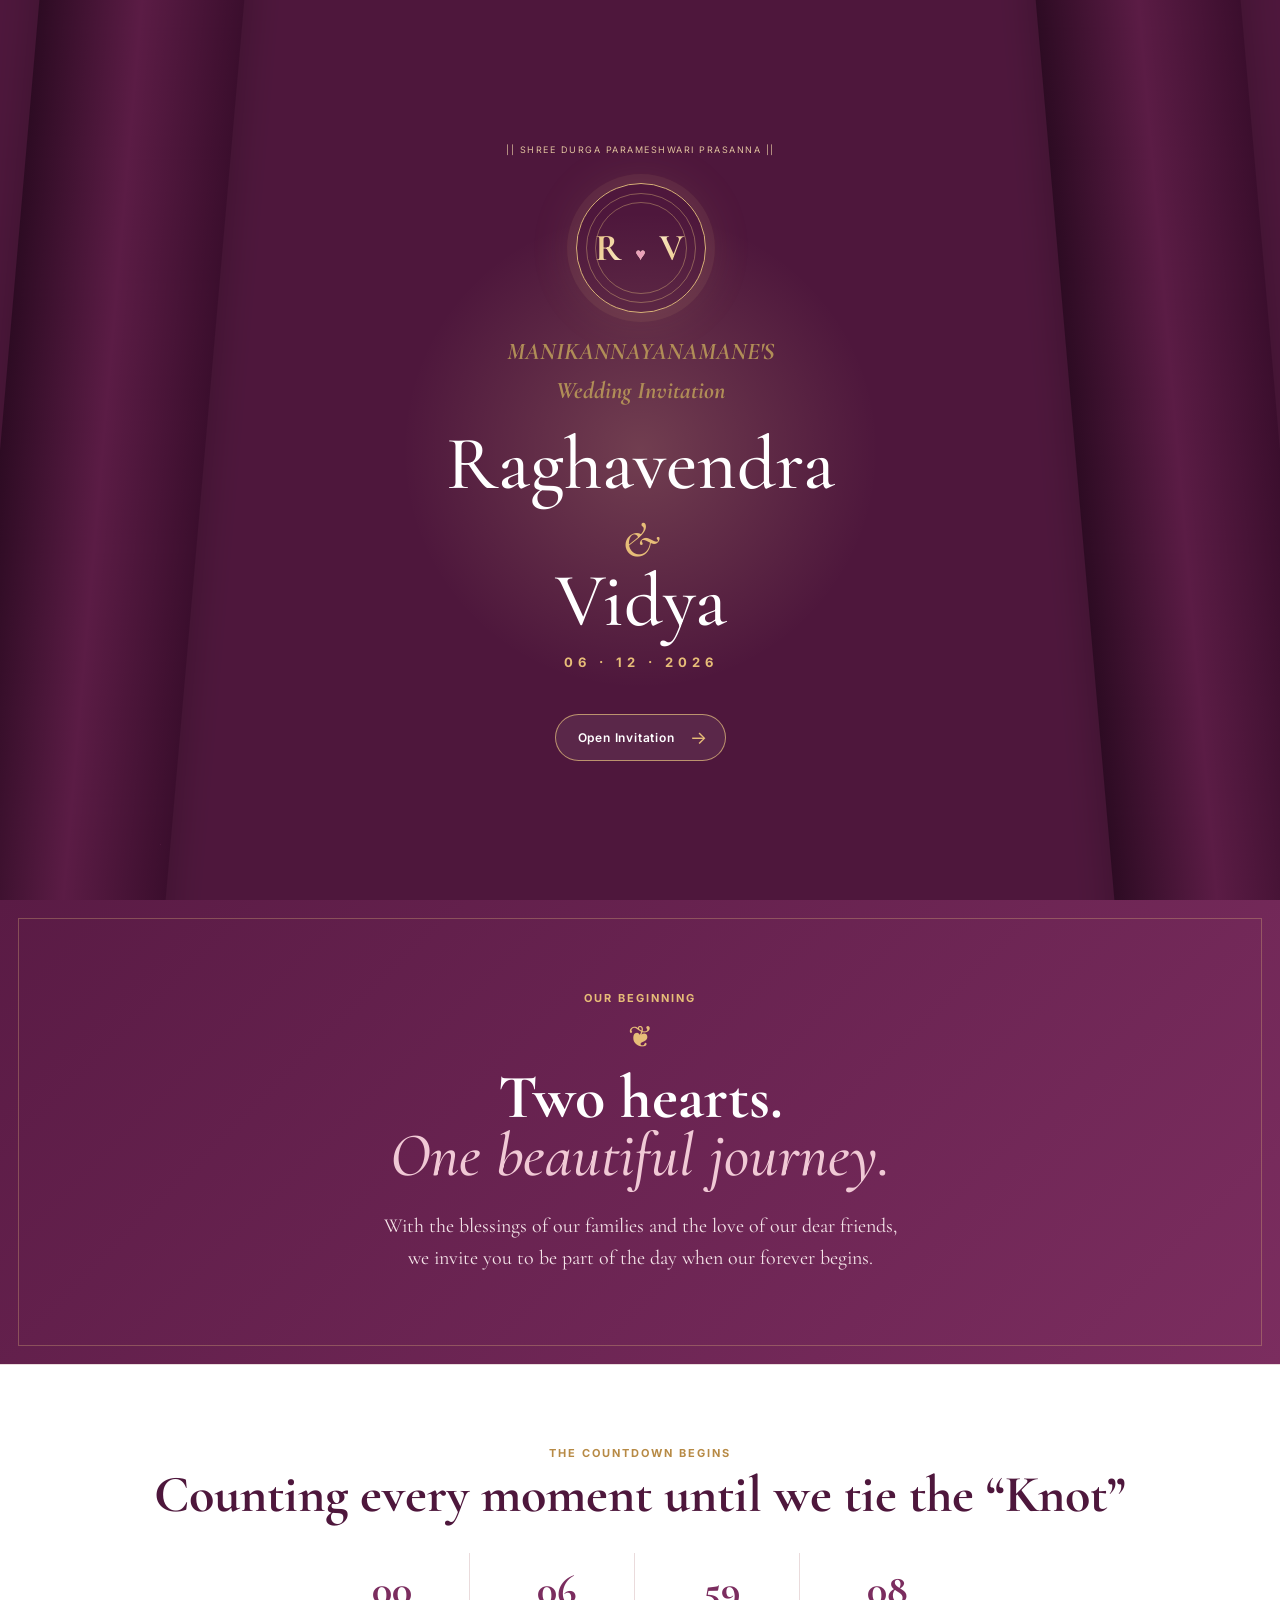
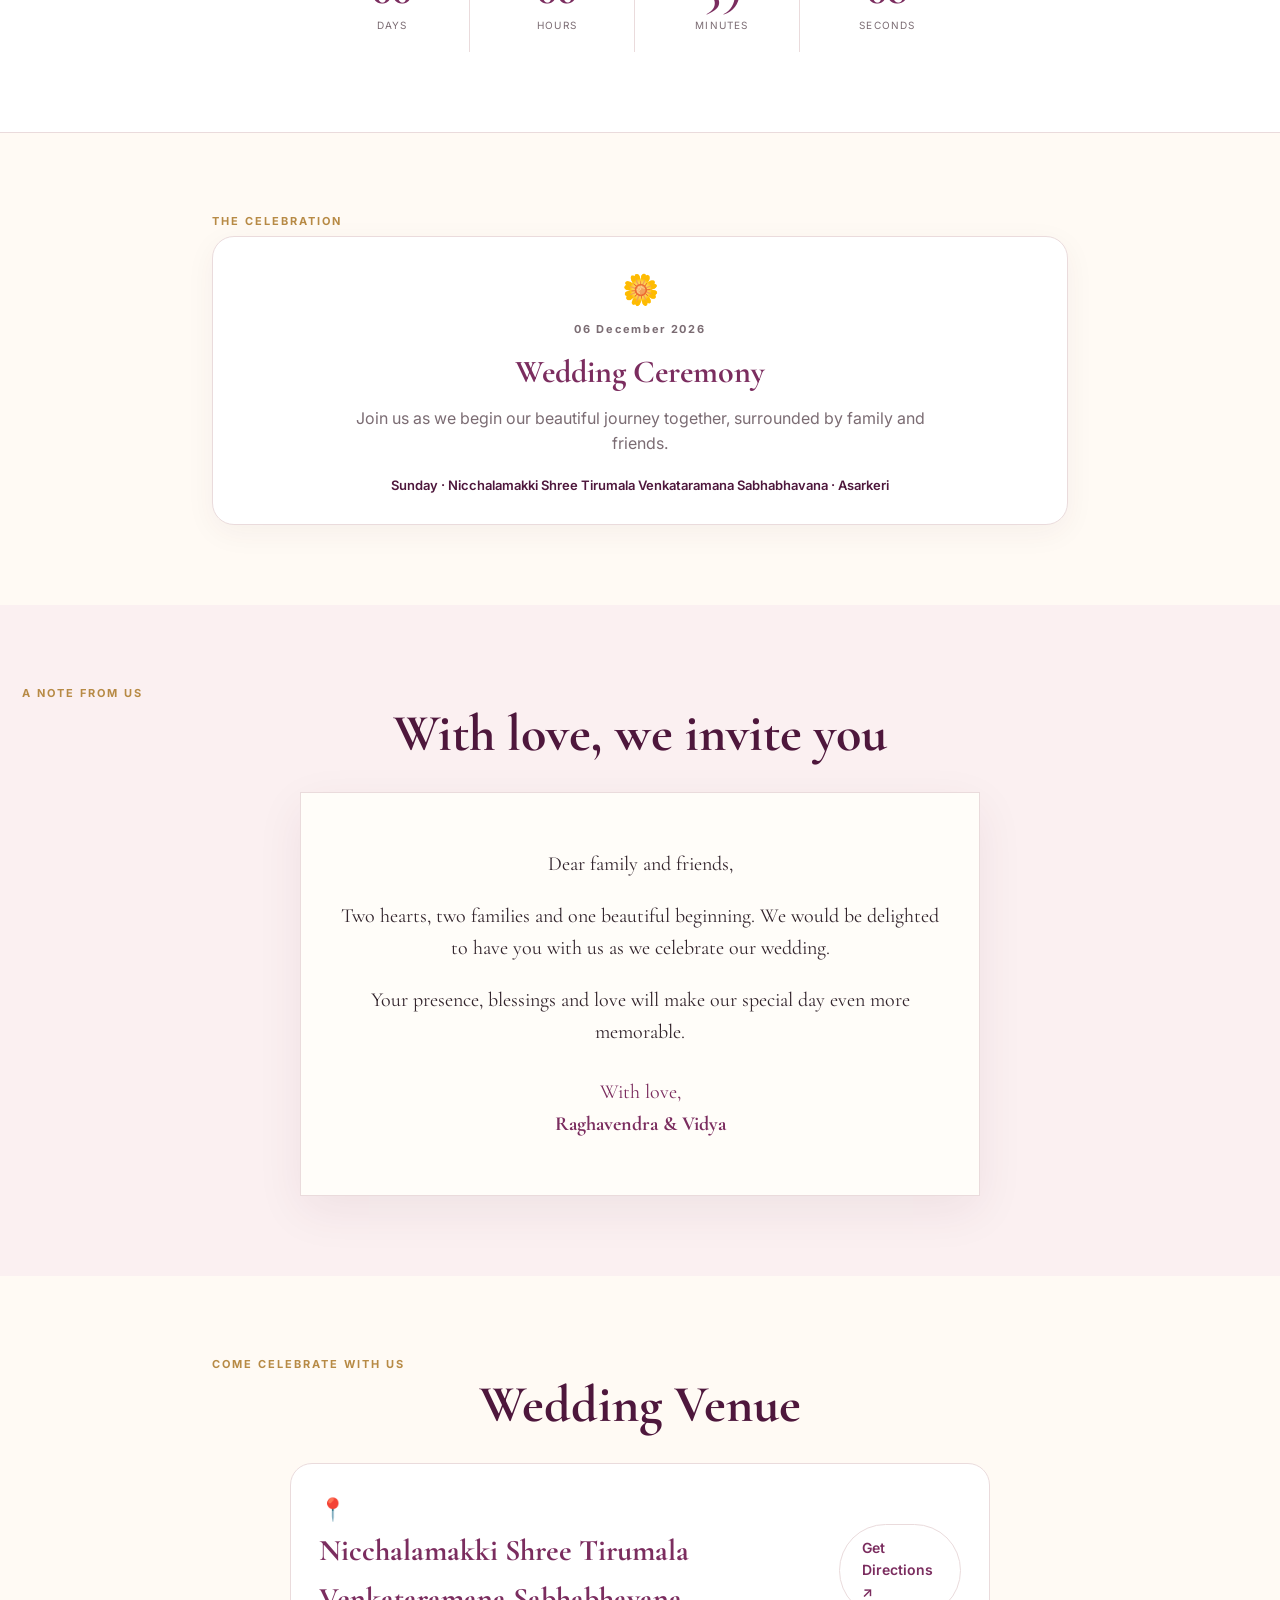
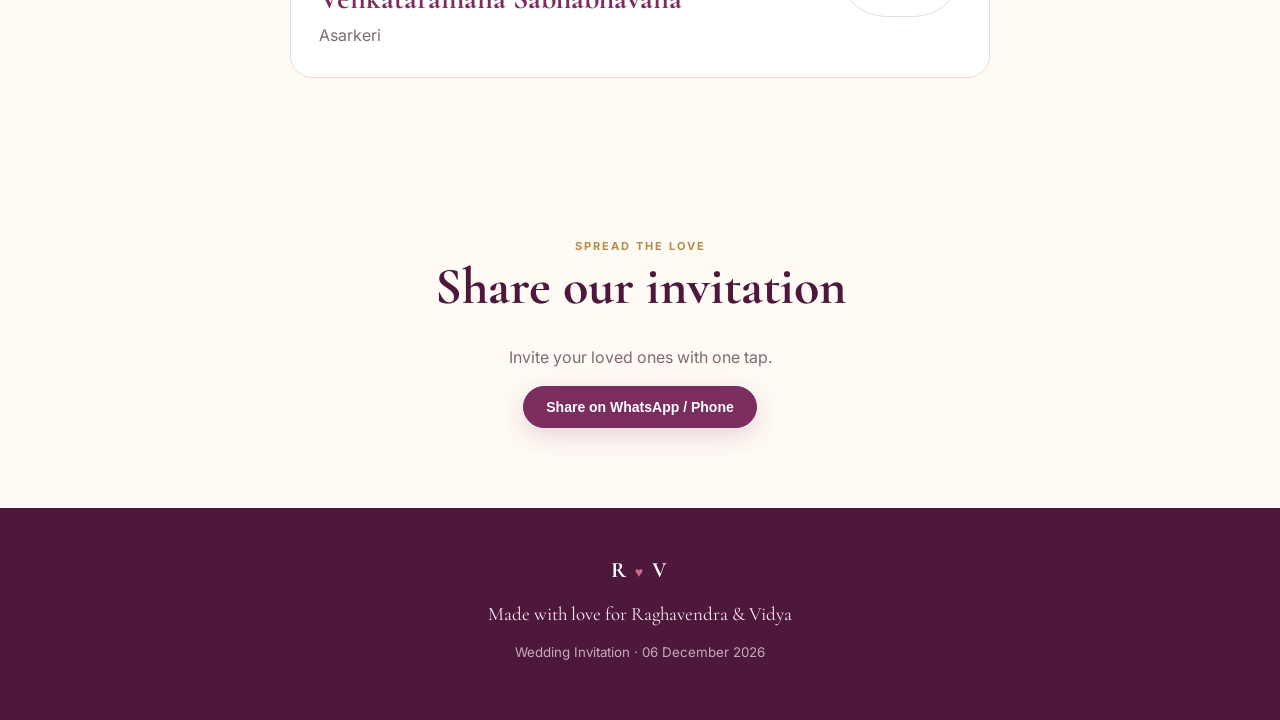
==== commit c2288e7f: "Revise wedding invitation HTML content Updated the wedding invitation HTML structure and content." ====
--- a/index.html
+++ b/index.html
@@ -32,7 +32,7 @@
                 </div>
             </div>
             <!-- <p class="opening-script"> -->
-            <h2 style="color: #B08D57;"><span>MANIKANNAYANAMANE'S</span> </br>Wedding Invitation</h2>
+            <h2 style="color: #B08D57; font-weight: bold; font-style: italic;"><span>MANIKANNAYANAMANE'S</span> </br>Wedding Invitation</h2>
             <h2 class="opening-names">
                 Raghavendra </br> <span>&</span> </br>Vidya
             </h2>
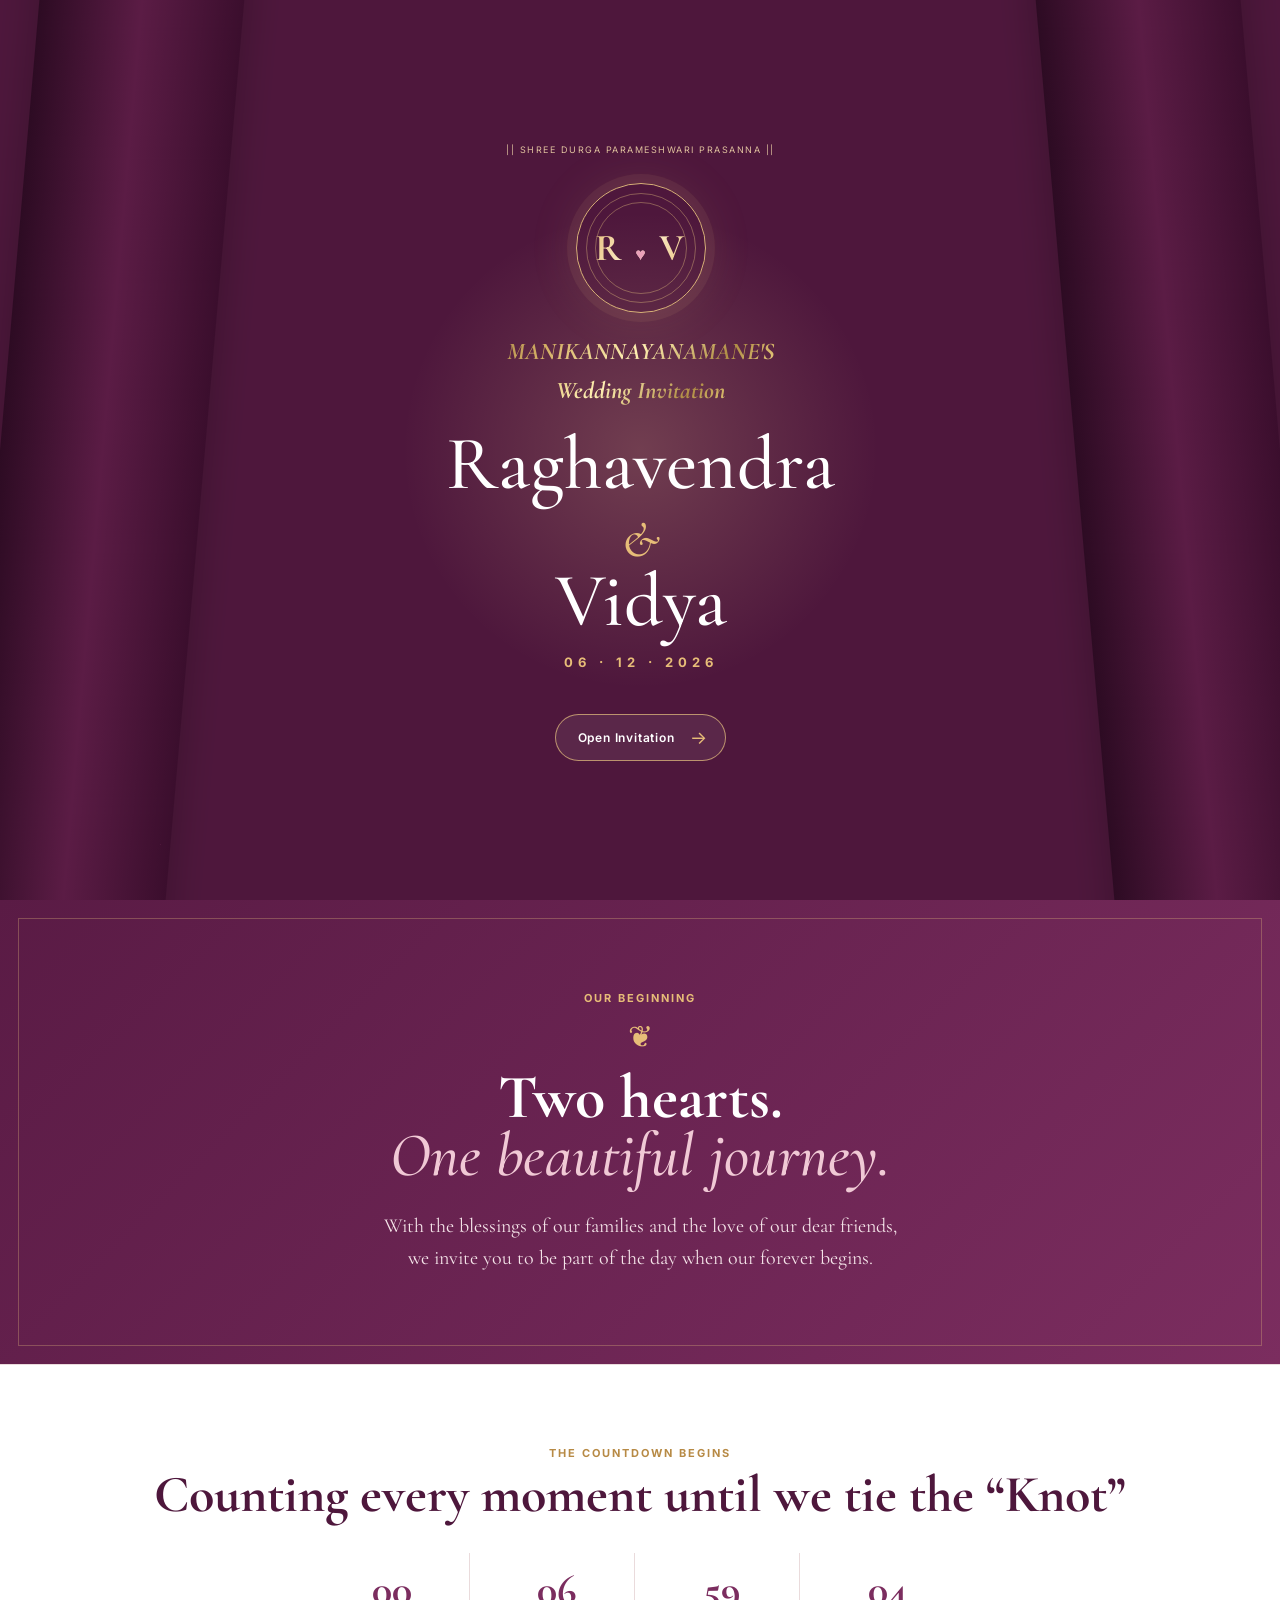
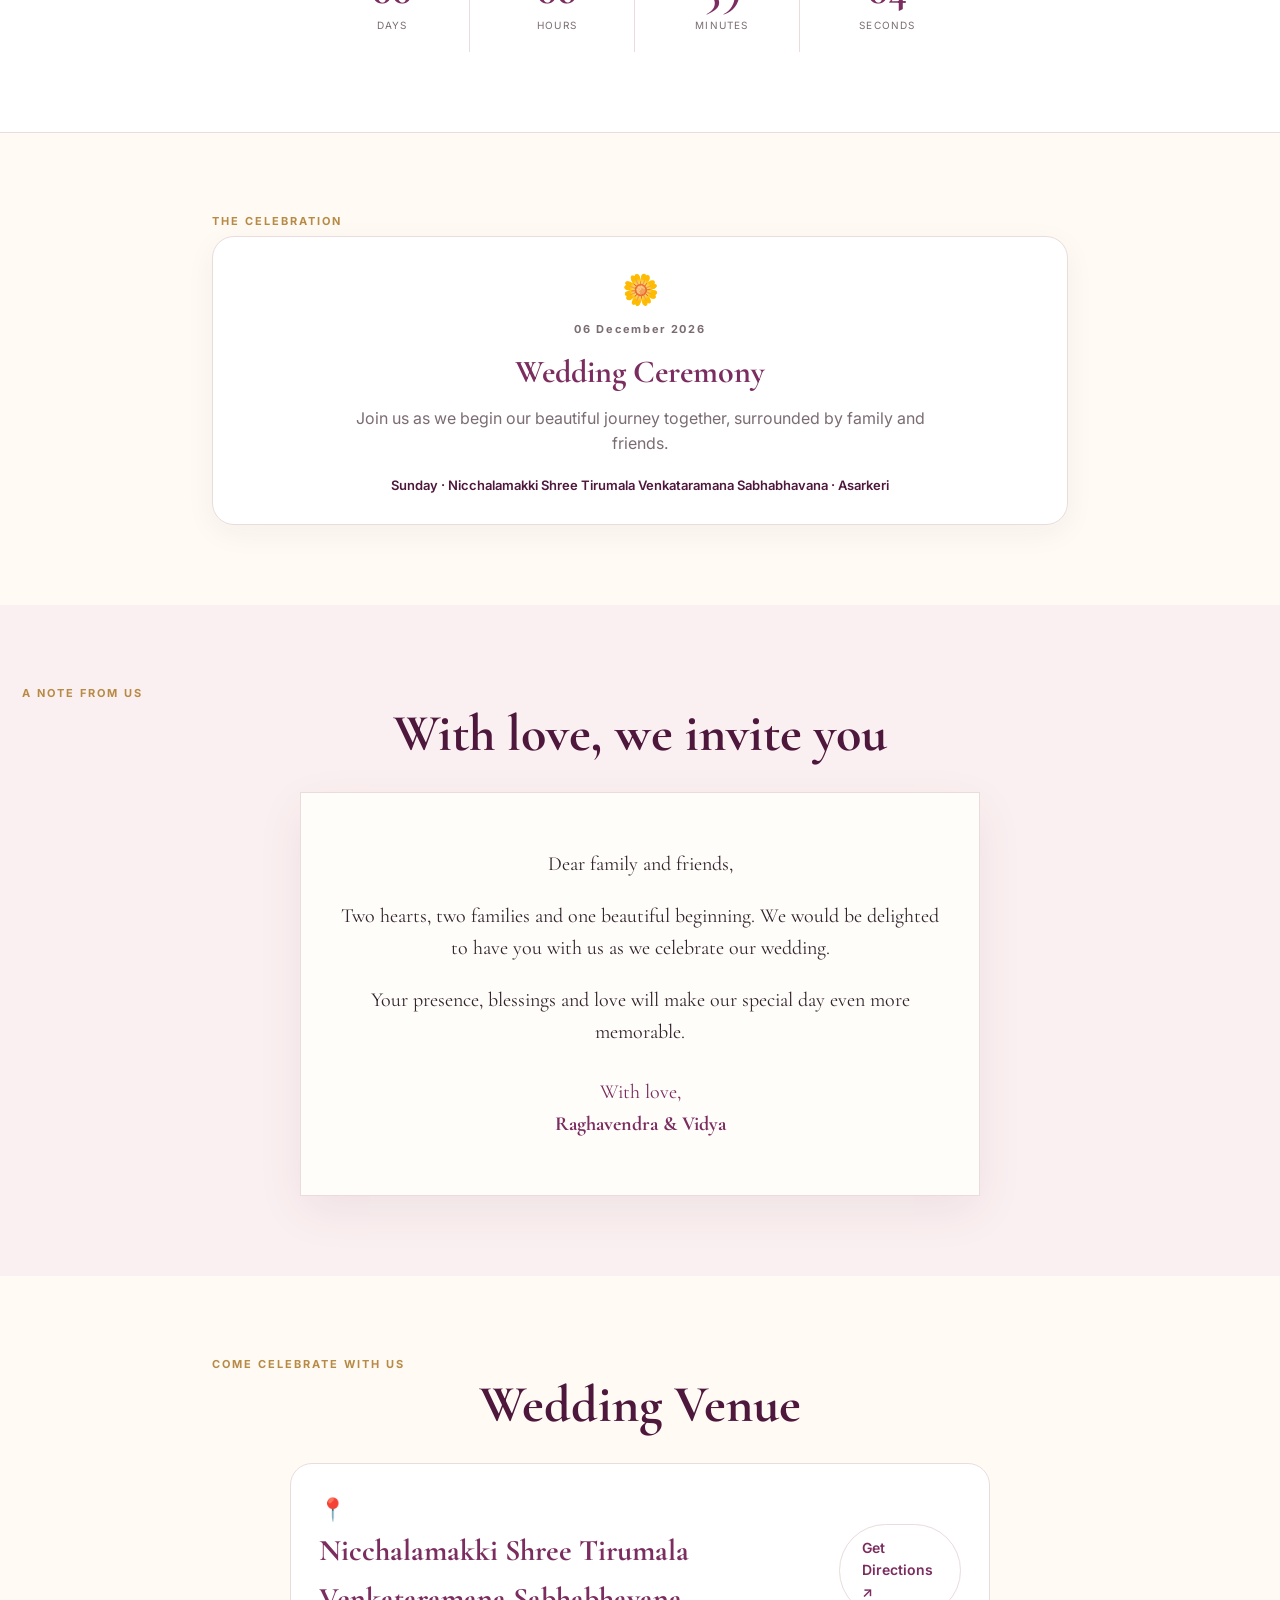
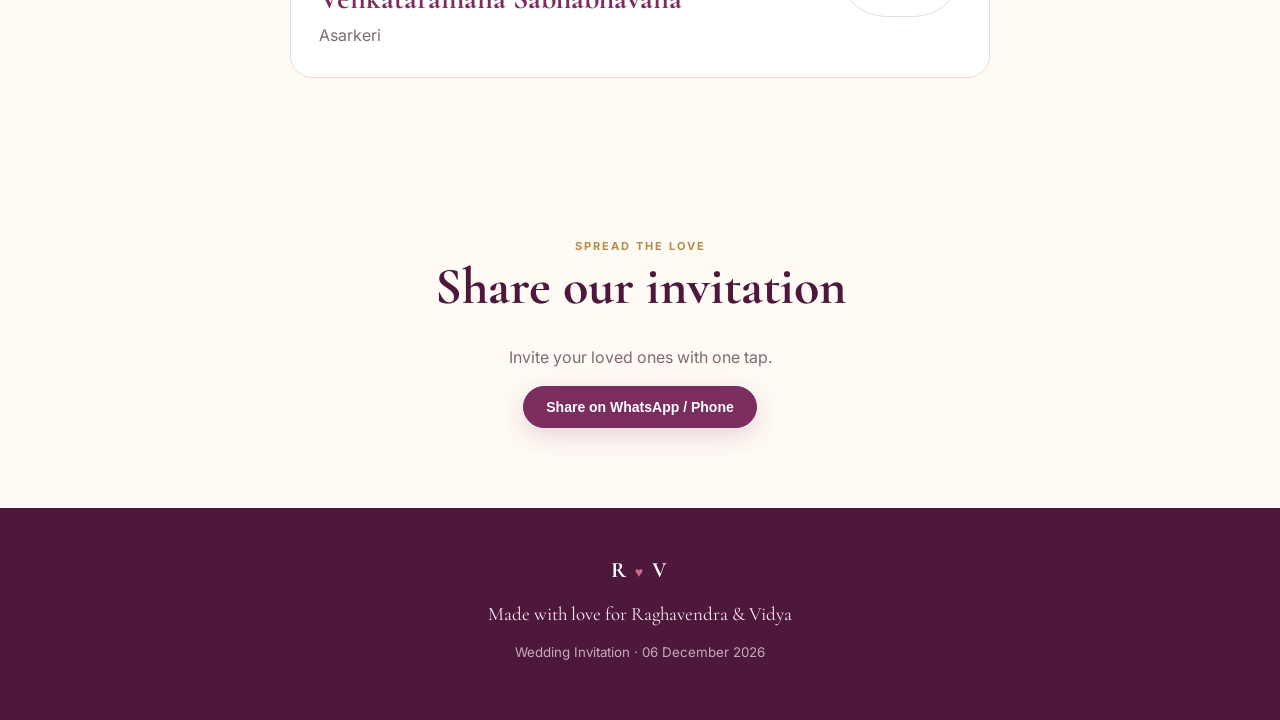
==== commit ec9e324a: "Enhance wedding invitation title with gradient style Updated the opening section with a gradient bac" ====
--- a/index.html
+++ b/index.html
@@ -32,7 +32,21 @@
                 </div>
             </div>
             <!-- <p class="opening-script"> -->
-            <h2 style="color: #B08D57; font-weight: bold; font-style: italic;"><span>MANIKANNAYANAMANE'S</span> </br>Wedding Invitation</h2>
+            <h2 style="background: linear-gradient(
+        135deg,
+        #8C6A32 0%,
+        #D4AF65 25%,
+        #FFF0B3 45%,
+        #B08D45 65%,
+        #F5D98A 80%,
+        #8C6A32 100%
+    );
+    -webkit-background-clip: text;
+    background-clip: text;
+    color: transparent;
+    font-weight: bold;
+    font-style: italic;
+"><span>MANIKANNAYANAMANE'S</span> </br>Wedding Invitation</h2>
             <h2 class="opening-names">
                 Raghavendra </br> <span>&</span> </br>Vidya
             </h2>
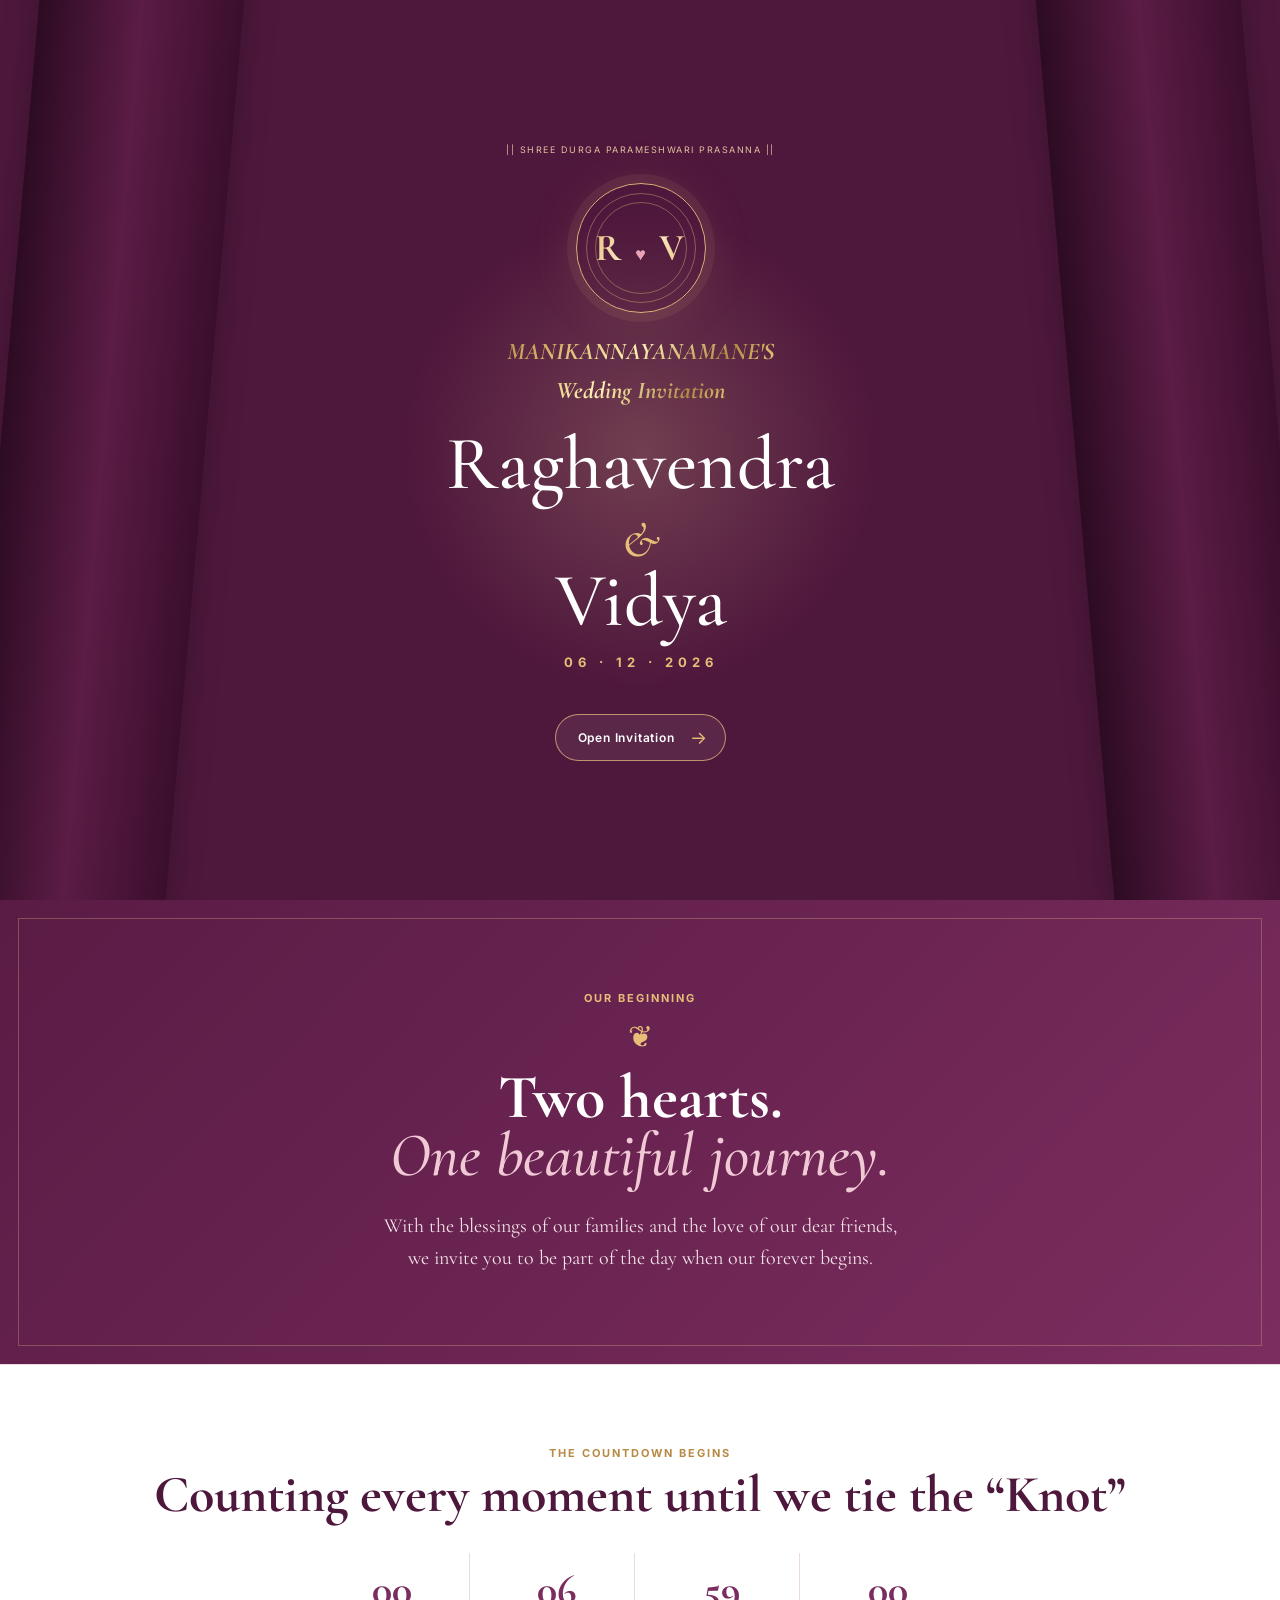
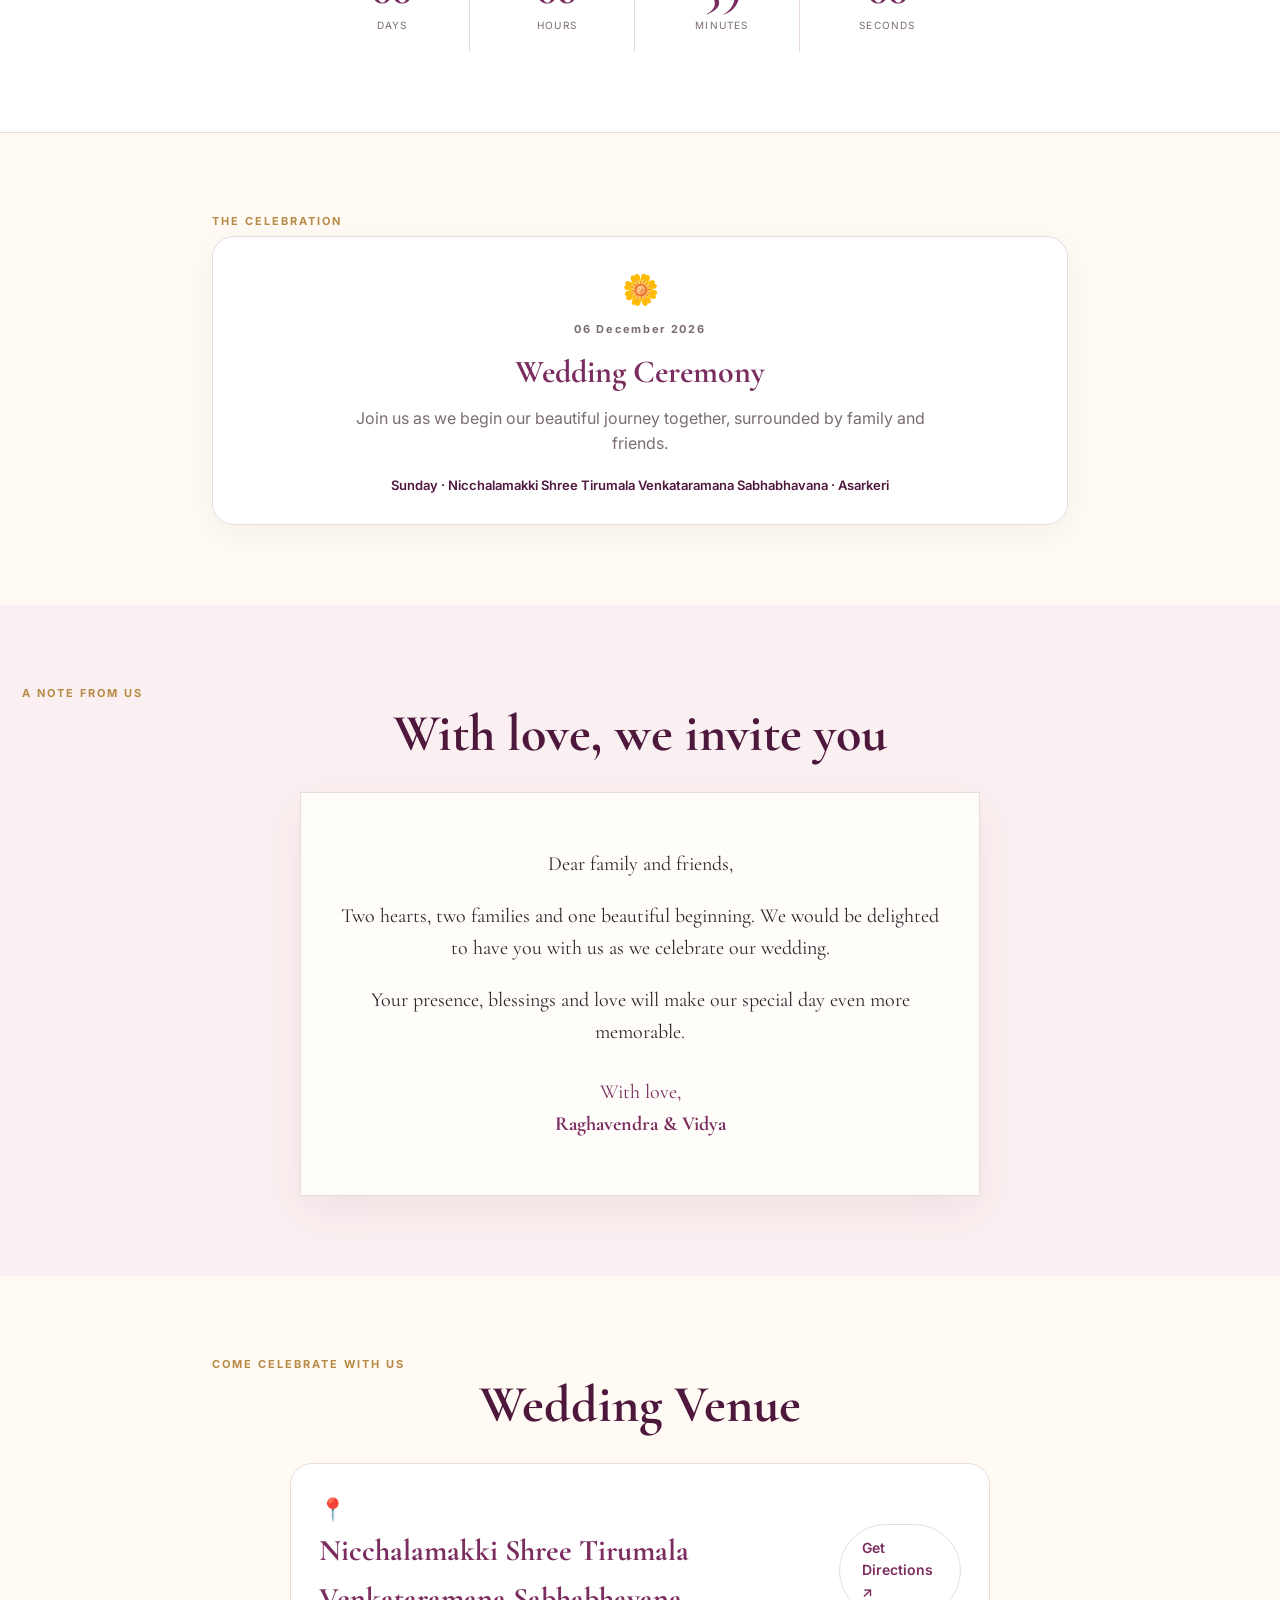
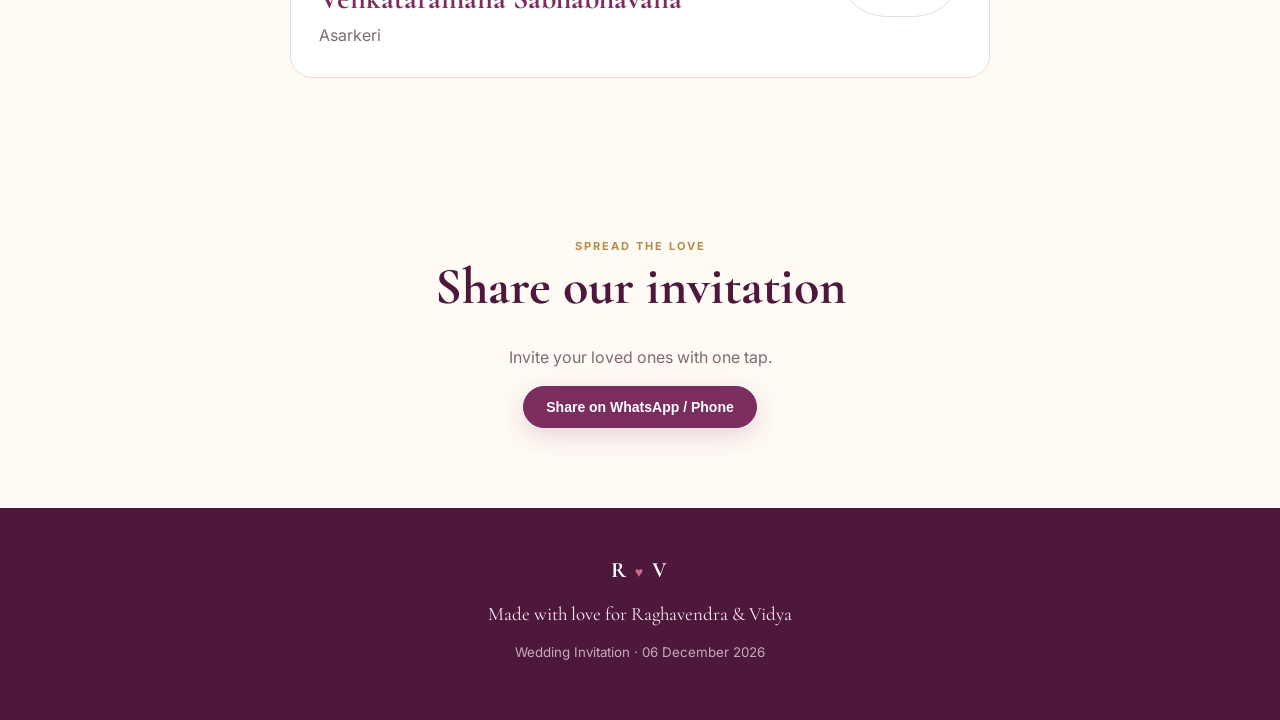
==== commit 74d1e237: "Reformat index.html with proper HTML syntax" ====
--- a/index.html
+++ b/index.html
@@ -44,7 +44,6 @@
     -webkit-background-clip: text;
     background-clip: text;
     color: transparent;
-    font-weight: bold;
     font-style: italic;
 "><span>MANIKANNAYANAMANE'S</span> </br>Wedding Invitation</h2>
             <h2 class="opening-names">
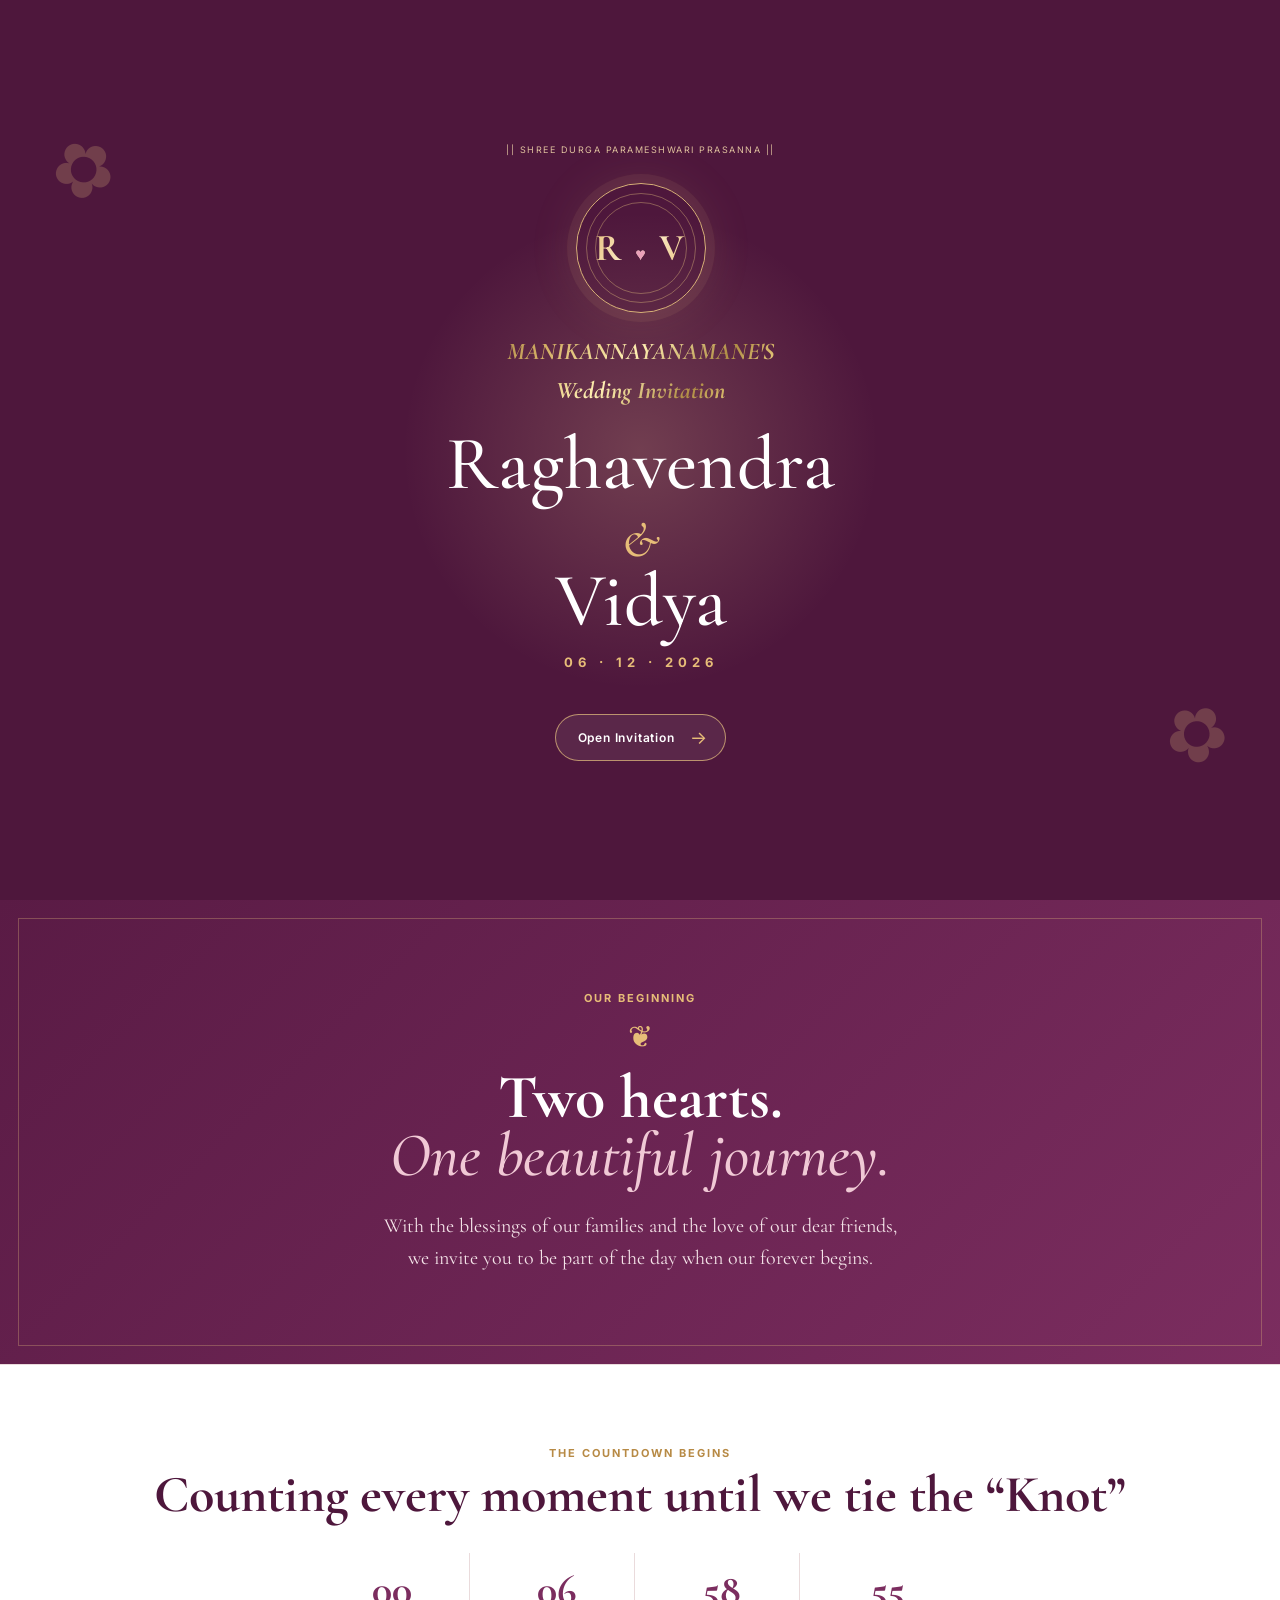
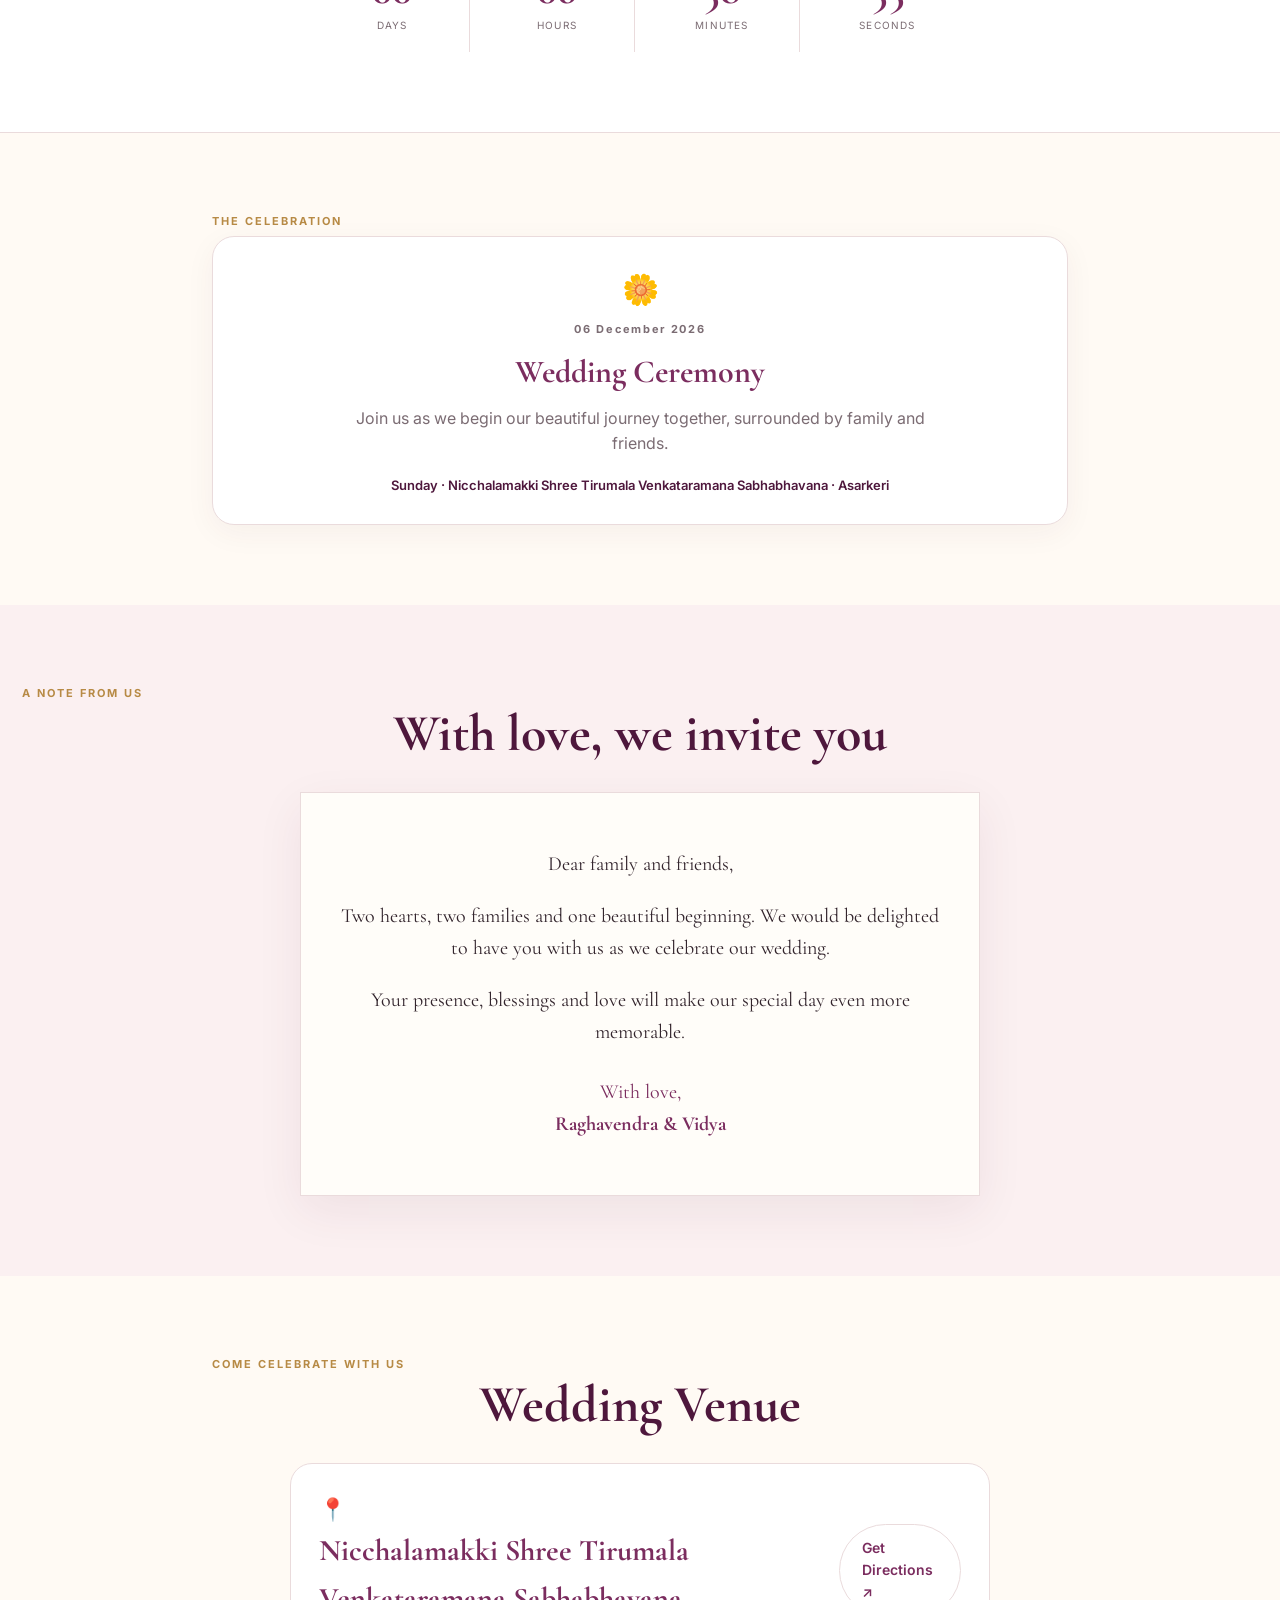
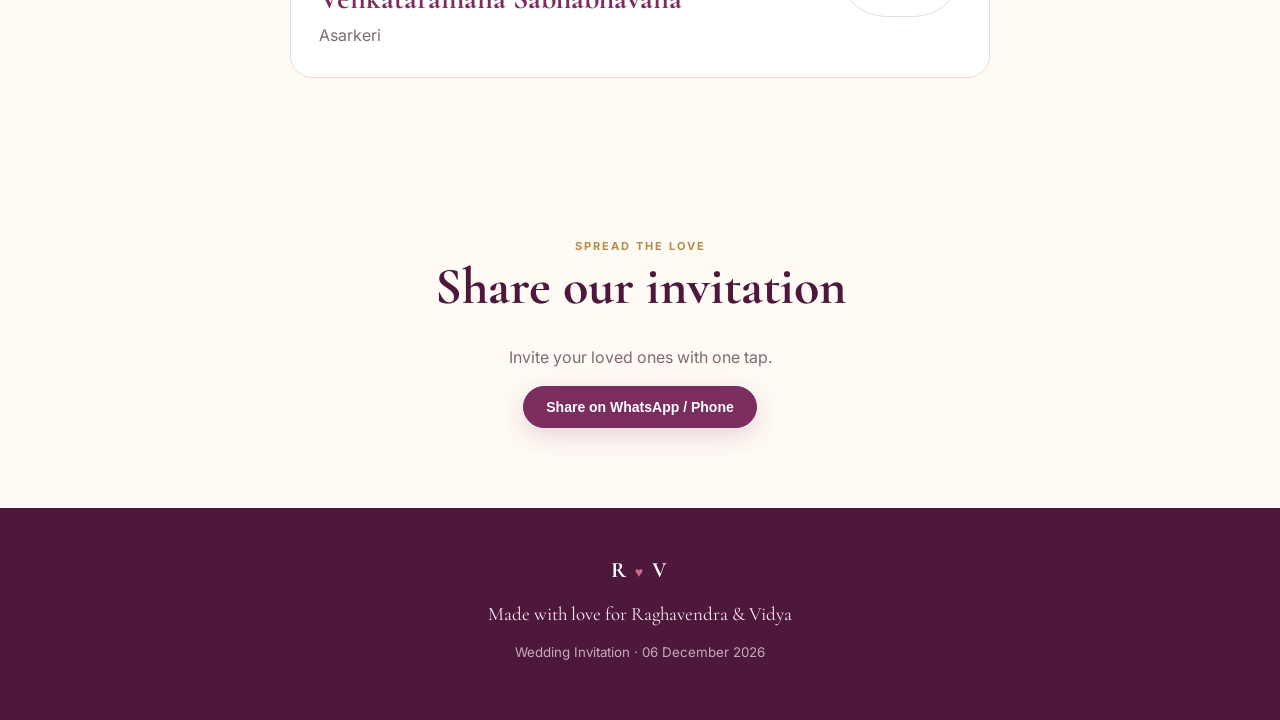
==== commit c9ba9718: "Refactor wedding invitation HTML content Updated the wedding invitation HTML structure and styles." ====
--- a/index.html
+++ b/index.html
@@ -44,6 +44,7 @@
     -webkit-background-clip: text;
     background-clip: text;
     color: transparent;
+    font-weight: bold;
     font-style: italic;
 "><span>MANIKANNAYANAMANE'S</span> </br>Wedding Invitation</h2>
             <h2 class="opening-names">
@@ -55,8 +56,8 @@
                 <b>→</b>
             </button>
         </div>
-        <div class="opening-curtain curtain-left"></div>
-        <div class="opening-curtain curtain-right"></div>
+        <!-- <div class="opening-curtain curtain-left"></div>
+        <div class="opening-curtain curtain-right"></div> -->
     </div>
     <div class="petals" aria-hidden="true"></div>
     <header class="topbar">
